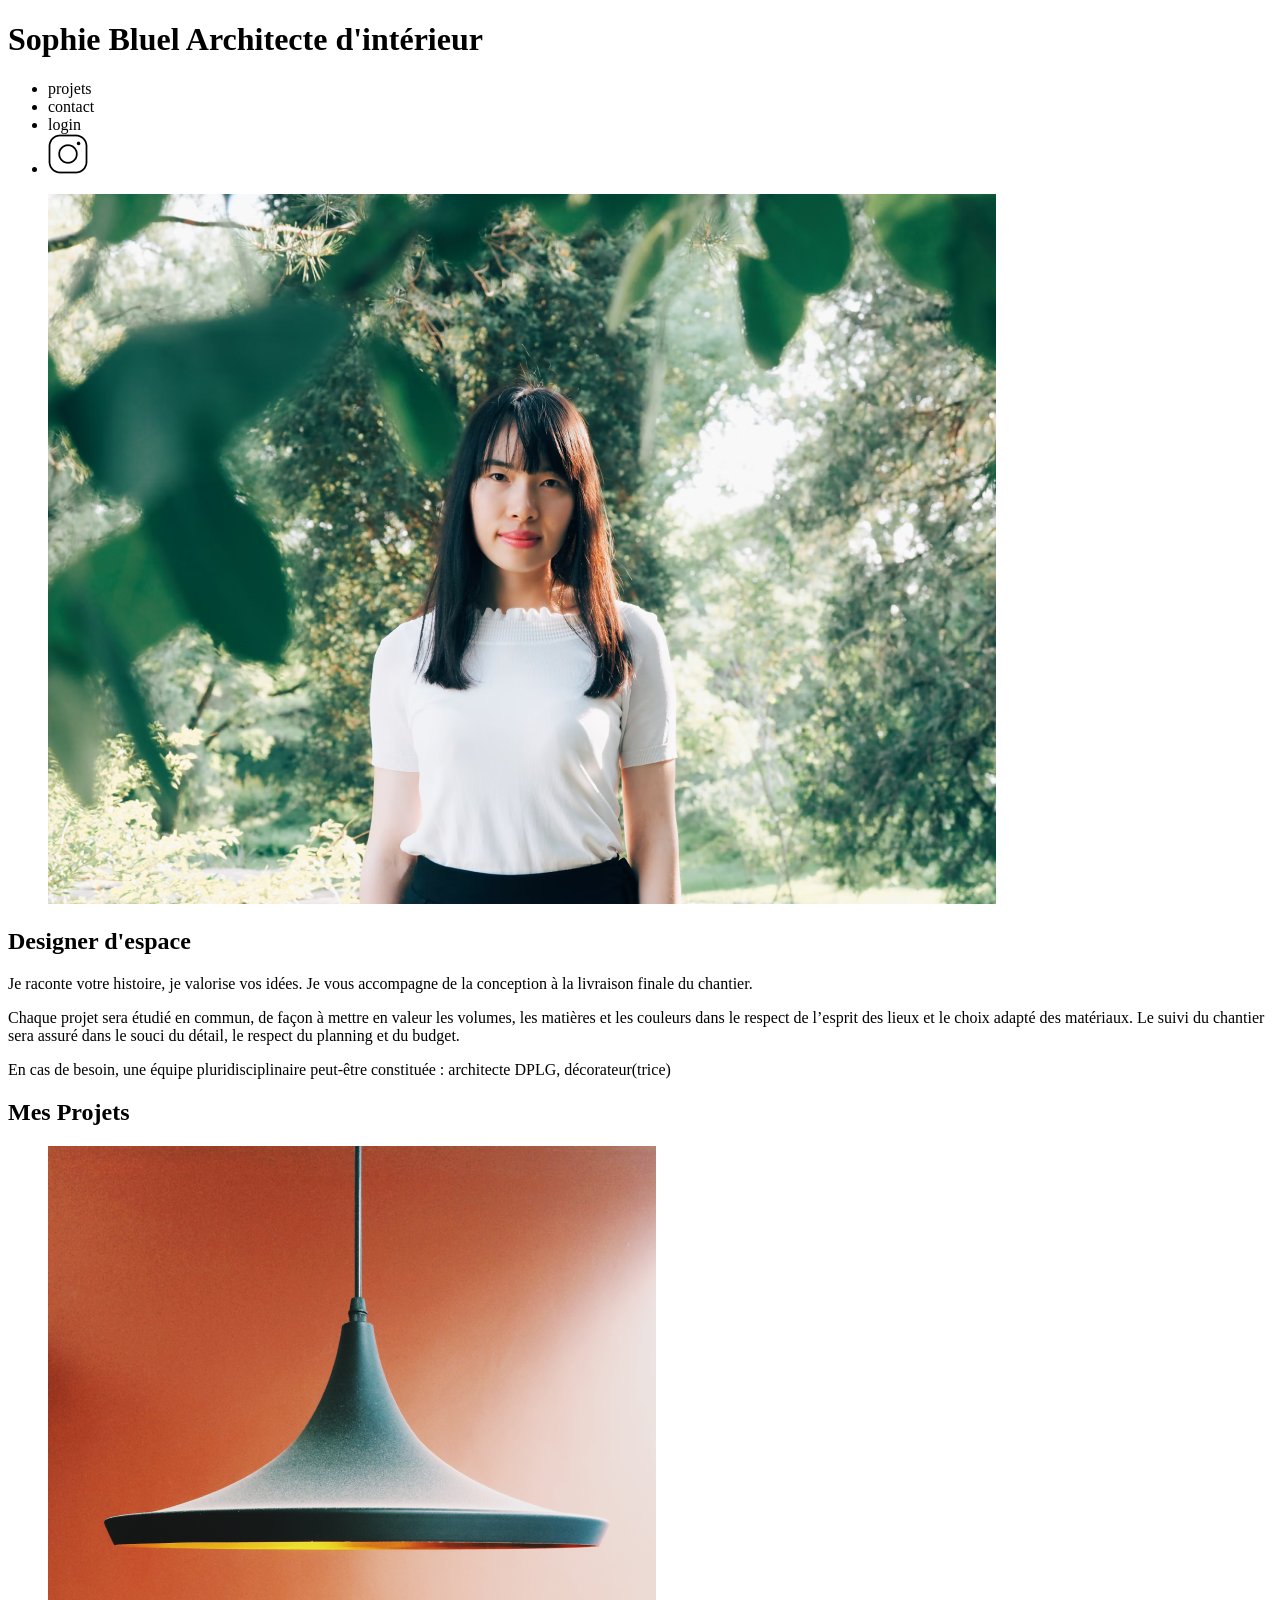
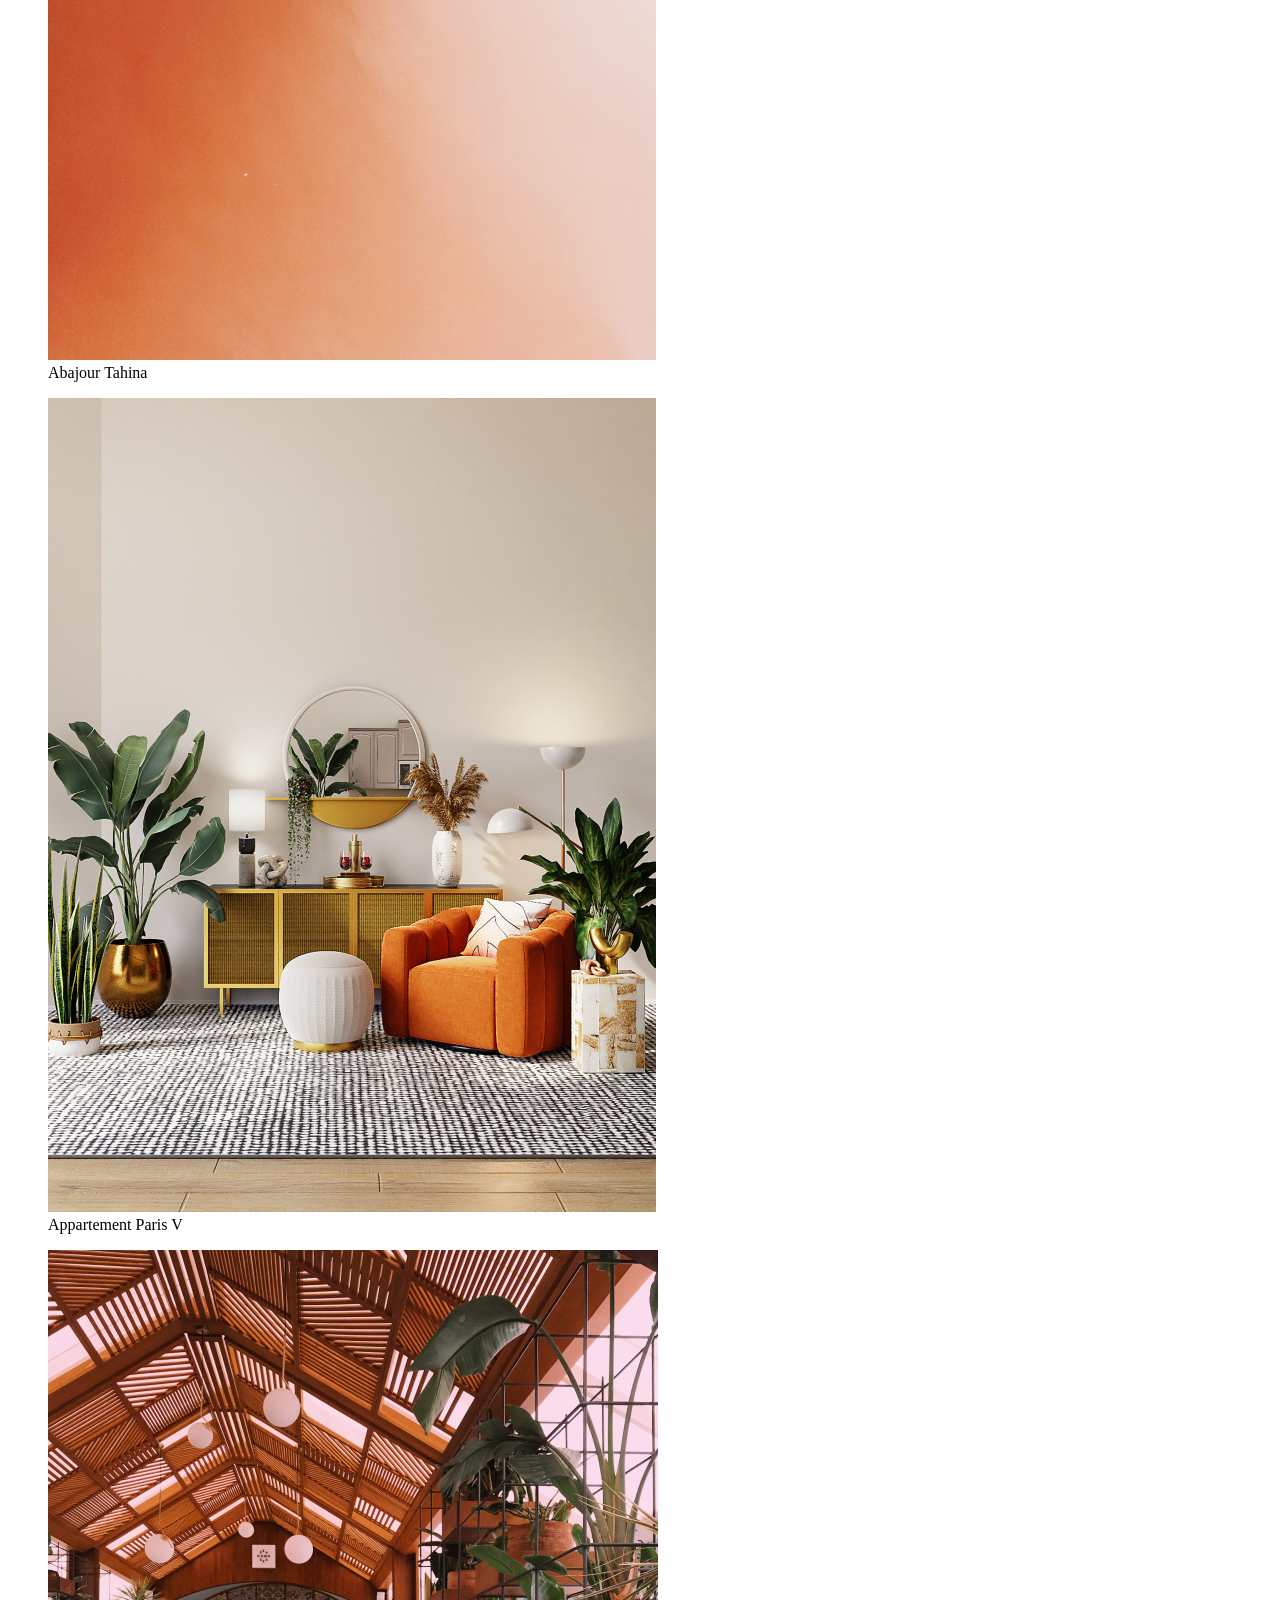
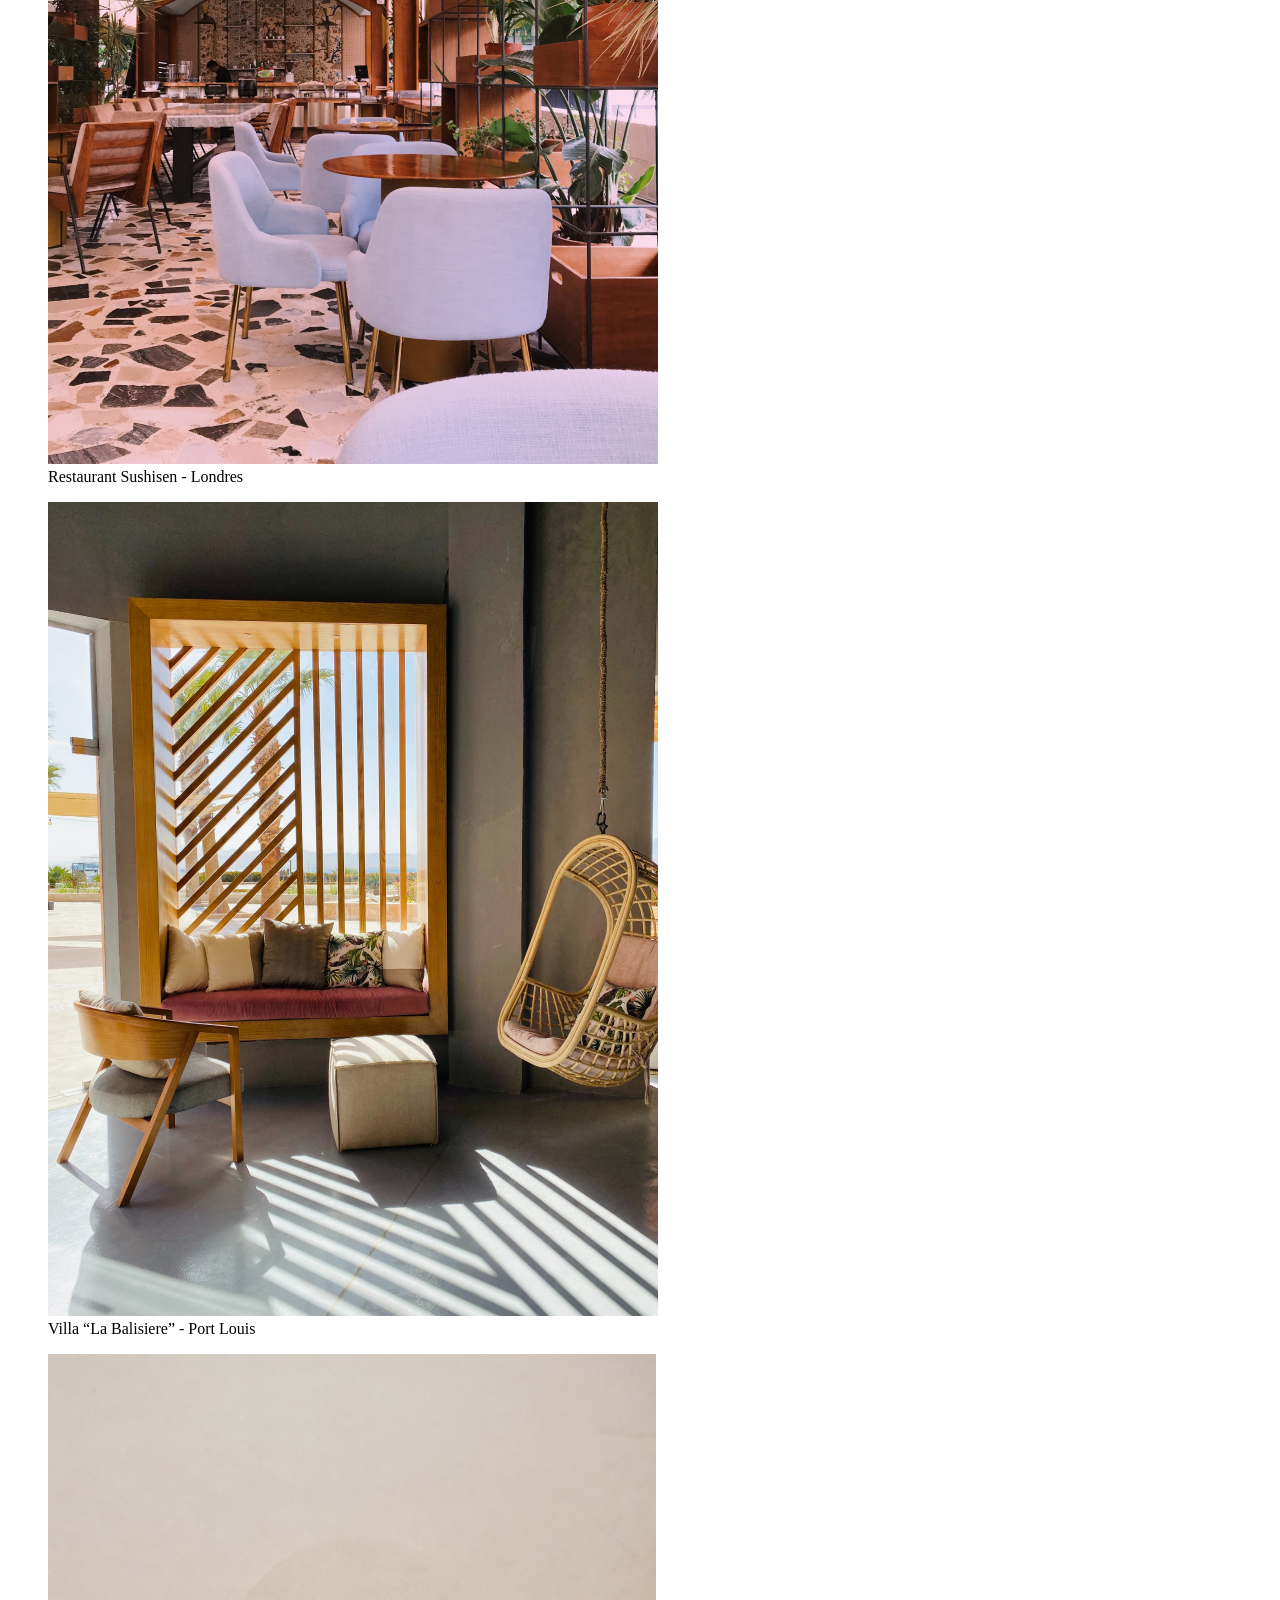
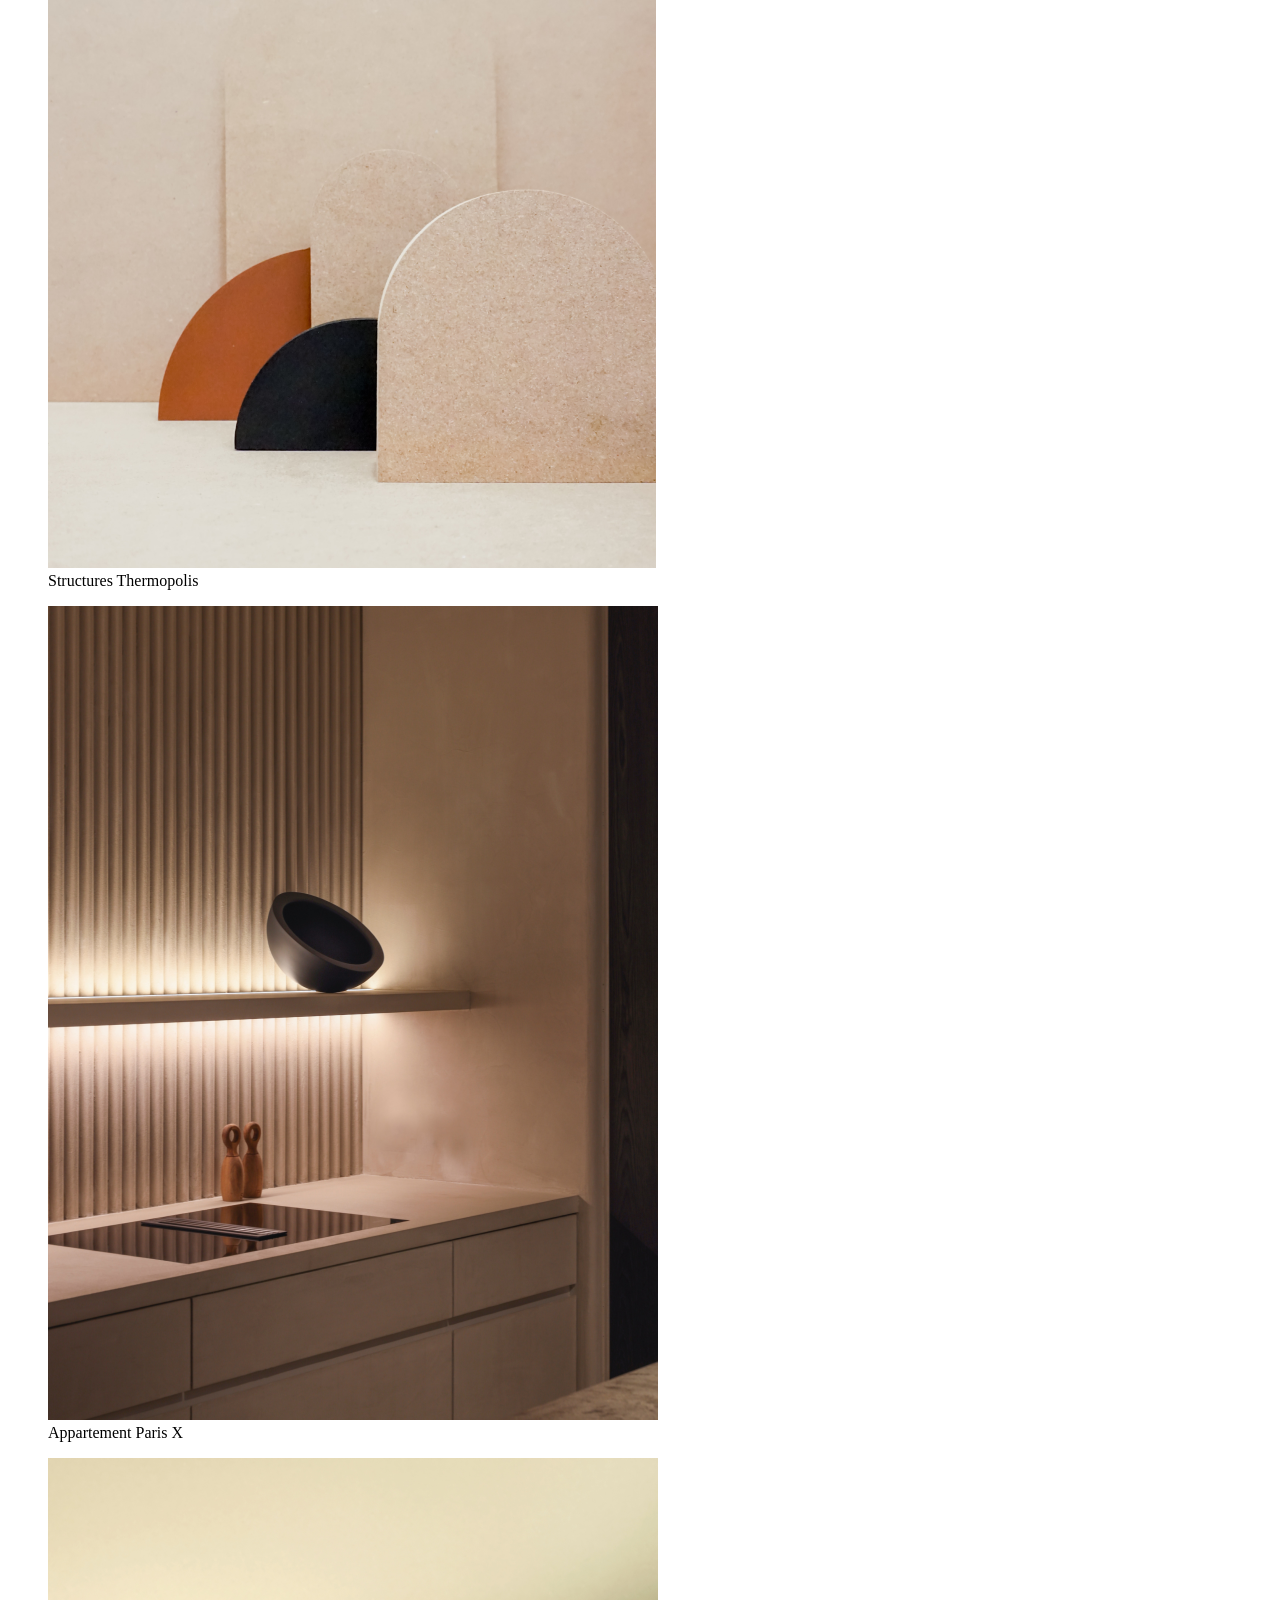
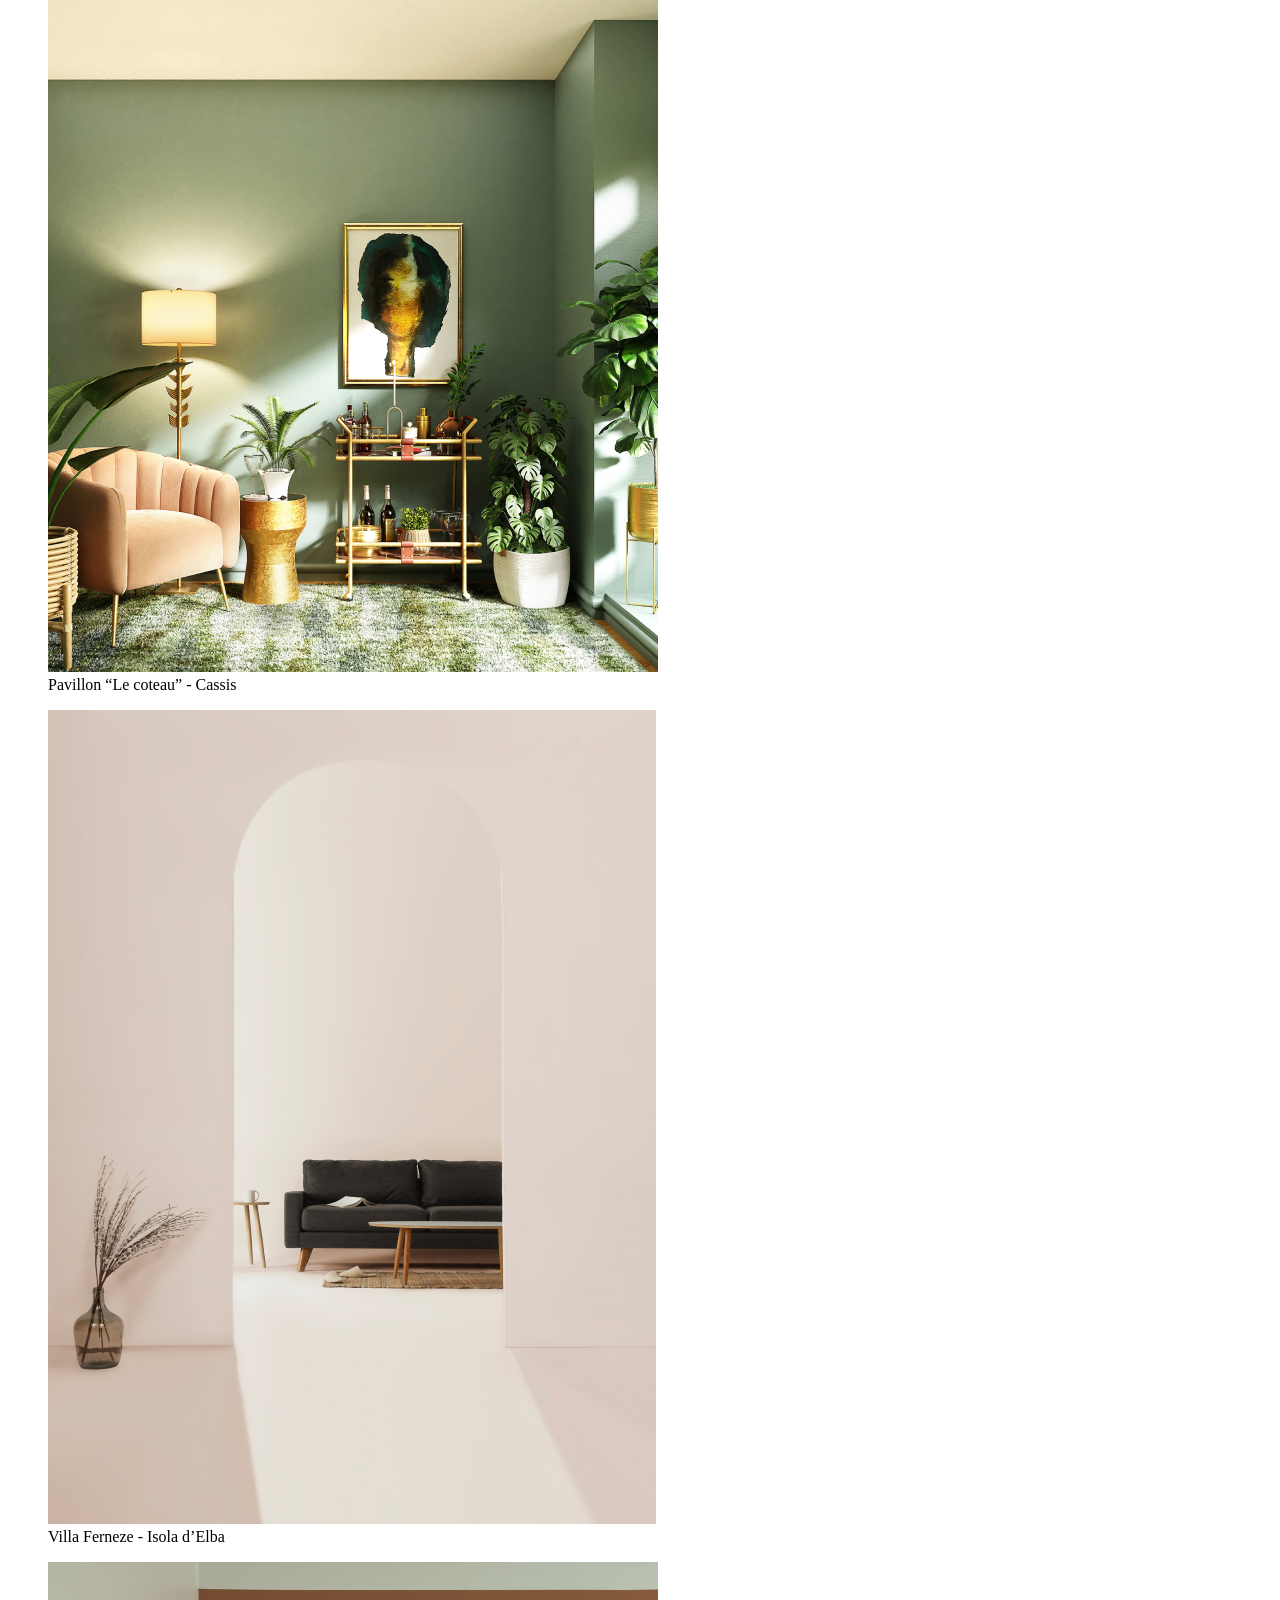
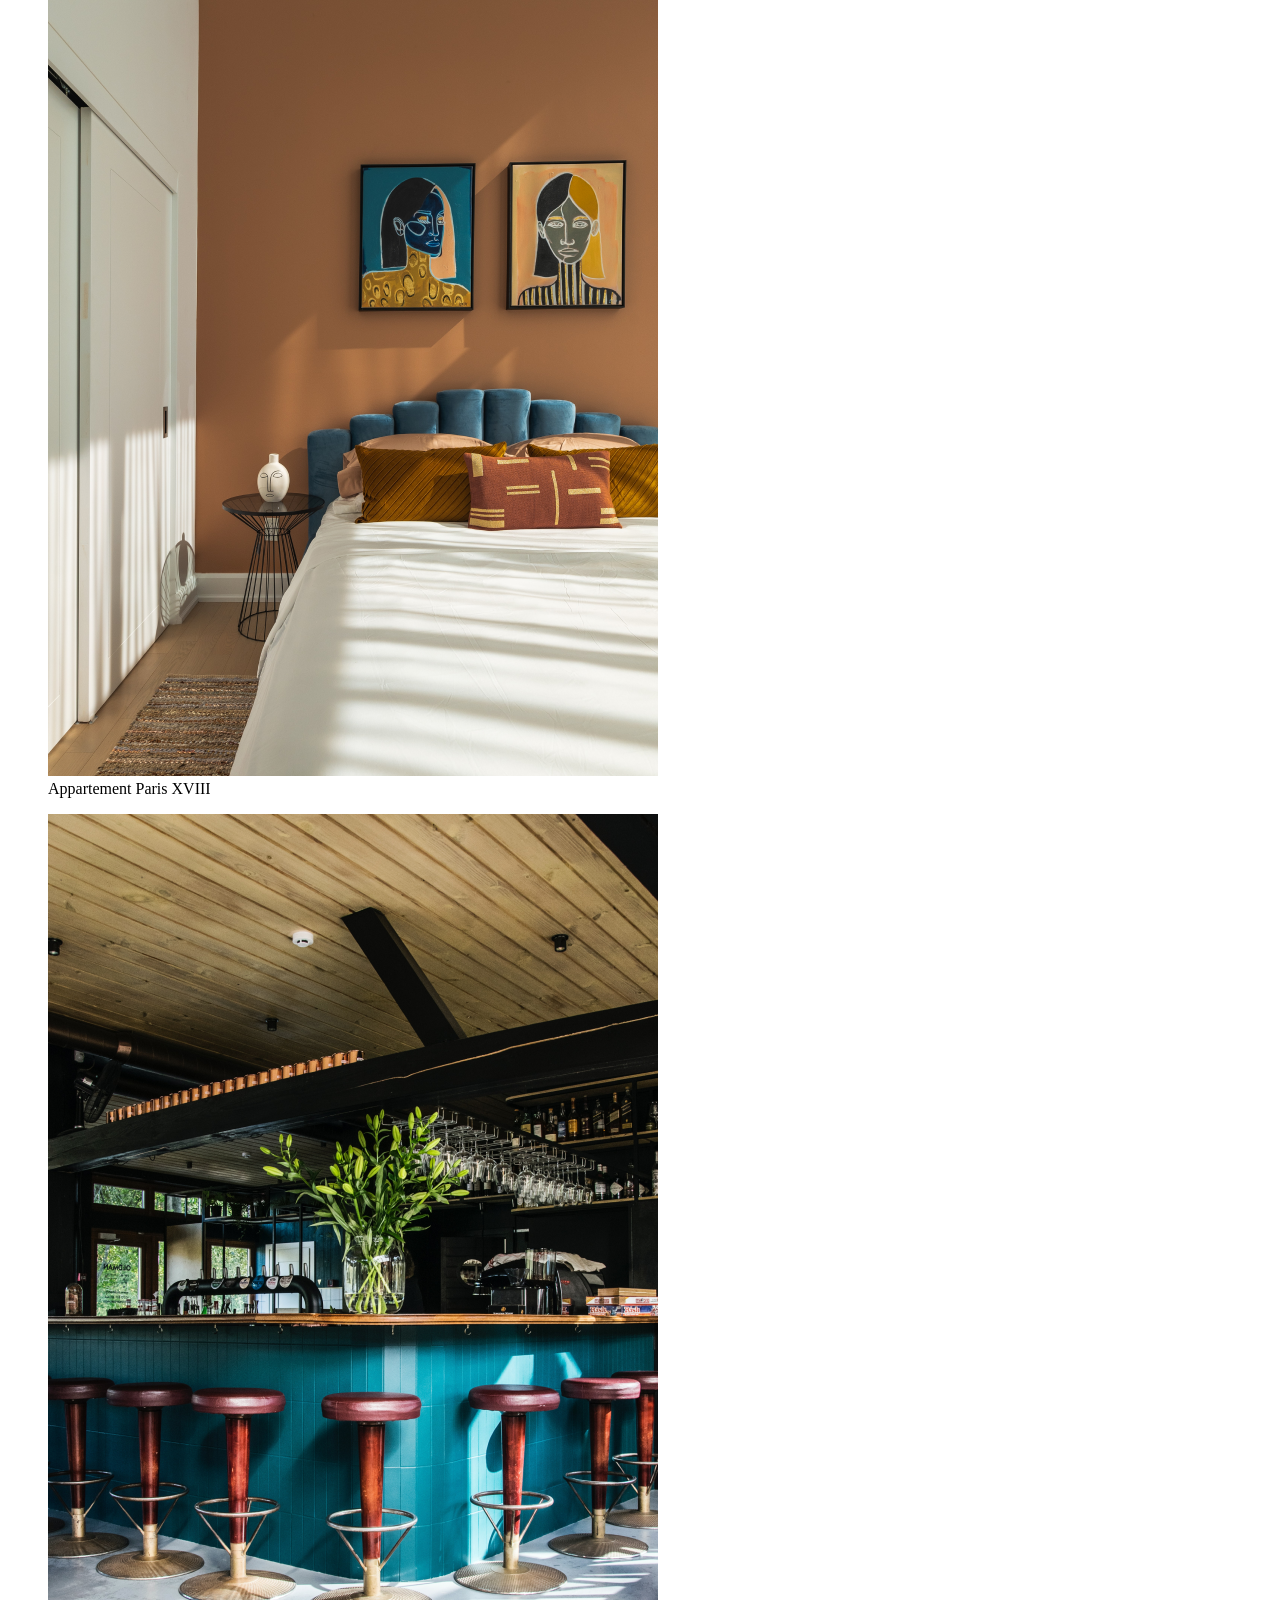
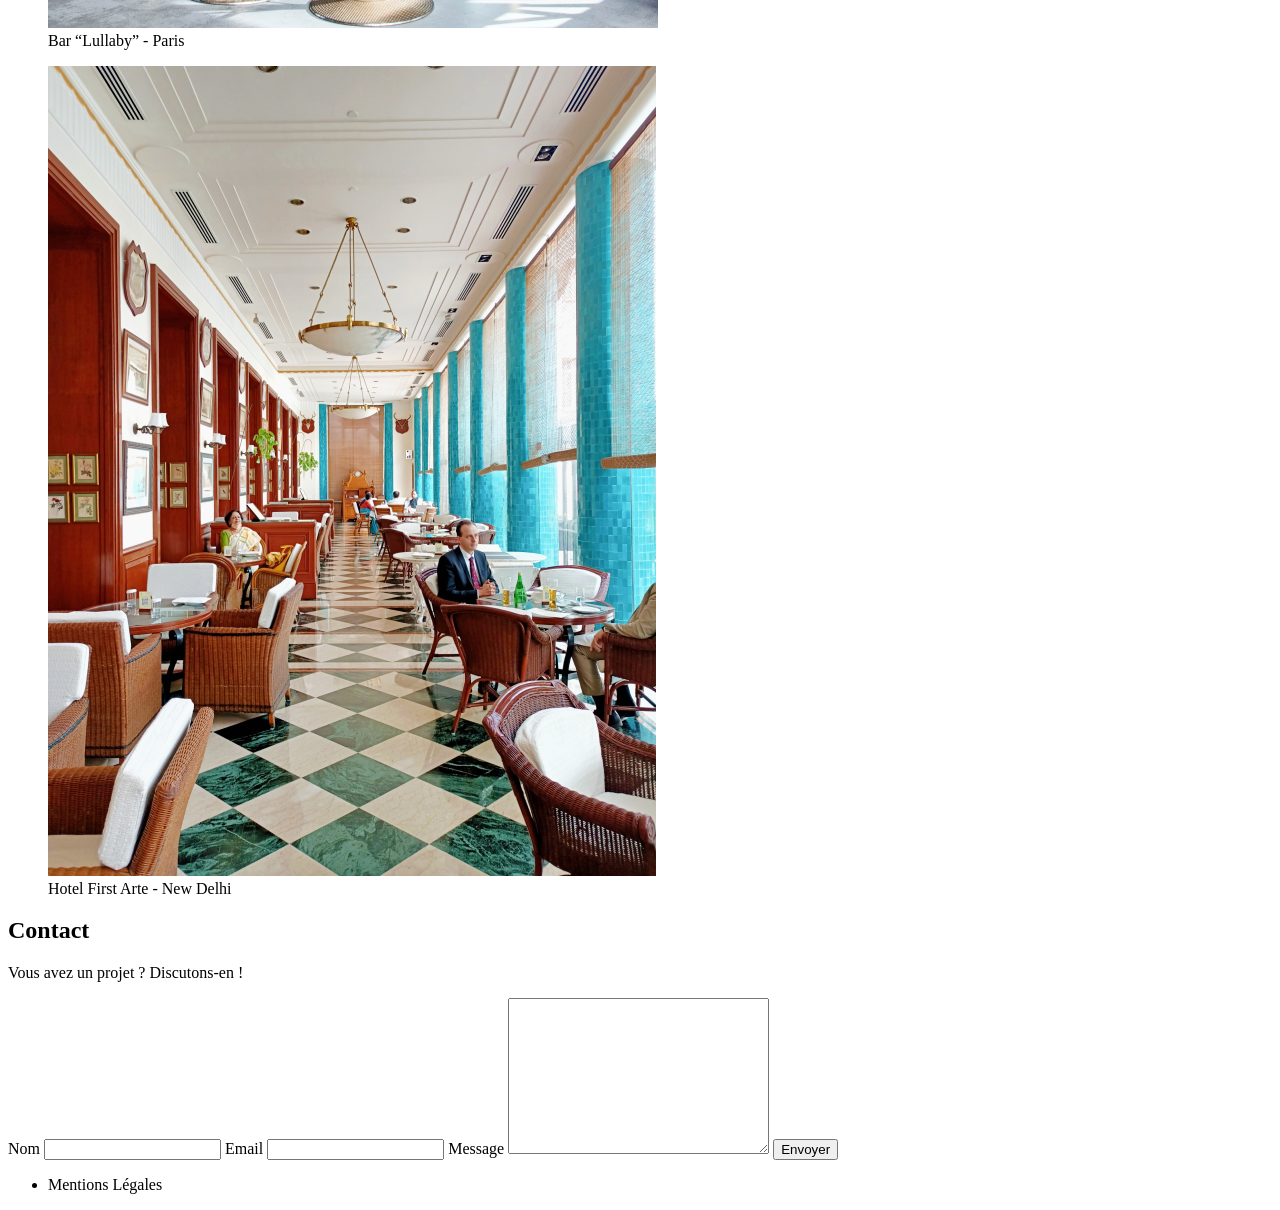
==== FrontEnd/index.html @ 932c9d7c "creation dossiers + ajout async functions" ====
<!DOCTYPE html>
<html lang="fr">
<head>
	<meta charset="UTF-8">
	<title>Sophie Bluel - Architecte d'intérieur</title>
	<meta name="viewport" content="width=device-width, initial-scale=1.0">
	<link rel="preconnect" href="https://fonts.googleapis.com">
	<link rel="preconnect" href="https://fonts.gstatic.com" crossorigin>
	<link href="https://fonts.googleapis.com/css2?family=Syne:wght@700;800&family=Work+Sans&display=swap" rel="stylesheet">
	<meta name="description" content="">
	<link rel="stylesheet" href="./assets/style.css">
	<script src="./src/api.js"></script>
	<script src="./src/btn.js" defer></script>
	
</head>
<body>
<header>
	<h1>Sophie Bluel <span>Architecte d'intérieur</span></h1>
	<nav>
		<ul>
			<li>projets</li>
			<li>contact</li>
			<li>login</li>
			<li><img src="./assets/icons/instagram.png" alt="Instagram"></li>
		</ul>
	</nav>
</header>
<main>
	<section id="introduction">
		<figure>
			<img src="./assets/images/sophie-bluel.png" alt="">
		</figure>
		<article>
			<h2>Designer d'espace</h2>
			<p>Je raconte votre histoire, je valorise vos idées. Je vous accompagne de la conception à la livraison finale du chantier.</p>
			<p>Chaque projet sera étudié en commun, de façon à mettre en valeur les volumes, les matières et les couleurs dans le respect de l’esprit des lieux et le choix adapté des matériaux. Le suivi du chantier sera assuré dans le souci du détail, le respect du planning et du budget.</p>
			<p>En cas de besoin, une équipe pluridisciplinaire peut-être constituée : architecte DPLG, décorateur(trice)</p>
		</article>
	</section>
	<section id="portfolio">
		<h2>Mes Projets</h2>
		<div class="gallery">
			<figure>
				<img src="assets/images/abajour-tahina.png" alt="Abajour Tahina">
				<figcaption>Abajour Tahina</figcaption>
			</figure>
			<figure>
				<img src="assets/images/appartement-paris-v.png" alt="Appartement Paris V">
				<figcaption>Appartement Paris V</figcaption>
			</figure>
			<figure>
				<img src="assets/images/restaurant-sushisen-londres.png" alt="Restaurant Sushisen - Londres">
				<figcaption>Restaurant Sushisen - Londres</figcaption>
			</figure>
			<figure>
				<img src="assets/images/la-balisiere.png" alt="Villa “La Balisiere” - Port Louis">
				<figcaption>Villa “La Balisiere” - Port Louis</figcaption>
			</figure>
			<figure>
				<img src="assets/images/structures-thermopolis.png" alt="Structures Thermopolis">
				<figcaption>Structures Thermopolis</figcaption>
			</figure>
			<figure>
				<img src="assets/images/appartement-paris-x.png" alt="Appartement Paris X">
				<figcaption>Appartement Paris X</figcaption>
			</figure>
			<figure>
				<img src="assets/images/le-coteau-cassis.png" alt="Pavillon “Le coteau” - Cassis">
				<figcaption>Pavillon “Le coteau” - Cassis</figcaption>
			</figure>
			<figure>
				<img src="assets/images/villa-ferneze.png" alt="Villa Ferneze - Isola d’Elba">
				<figcaption>Villa Ferneze - Isola d’Elba</figcaption>
			</figure>
			<figure>
				<img src="assets/images/appartement-paris-xviii.png" alt="Appartement Paris XVIII">
				<figcaption>Appartement Paris XVIII</figcaption>
			</figure>
			<figure>
				<img src="assets/images/bar-lullaby-paris.png" alt="Bar “Lullaby” - Paris">
				<figcaption>Bar “Lullaby” - Paris</figcaption>
			</figure>
			<figure>
				<img src="assets/images/hotel-first-arte-new-delhi.png" alt="Hotel First Arte - New Delhi">
				<figcaption>Hotel First Arte - New Delhi</figcaption>
			</figure>
		</div>
	</section>
	<section id="contact">
		<h2>Contact</h2>
		<p>Vous avez un projet ? Discutons-en !</p>
		<form action="#" method="post">
			<label for="name">Nom</label>
			<input type="text" name="name" id="name">
			<label for="email">Email</label>
			<input type="email" name="email" id="email">
			<label for="message">Message</label>
			<textarea name="message" id="message" cols="30" rows="10"></textarea>
			<input type="submit" value="Envoyer">
		</form>
	</section>
</main>

<footer>
	<nav>
		<ul>
			<li>Mentions Légales</li>
		</ul>
	</nav>
</footer>
</body>
</html>
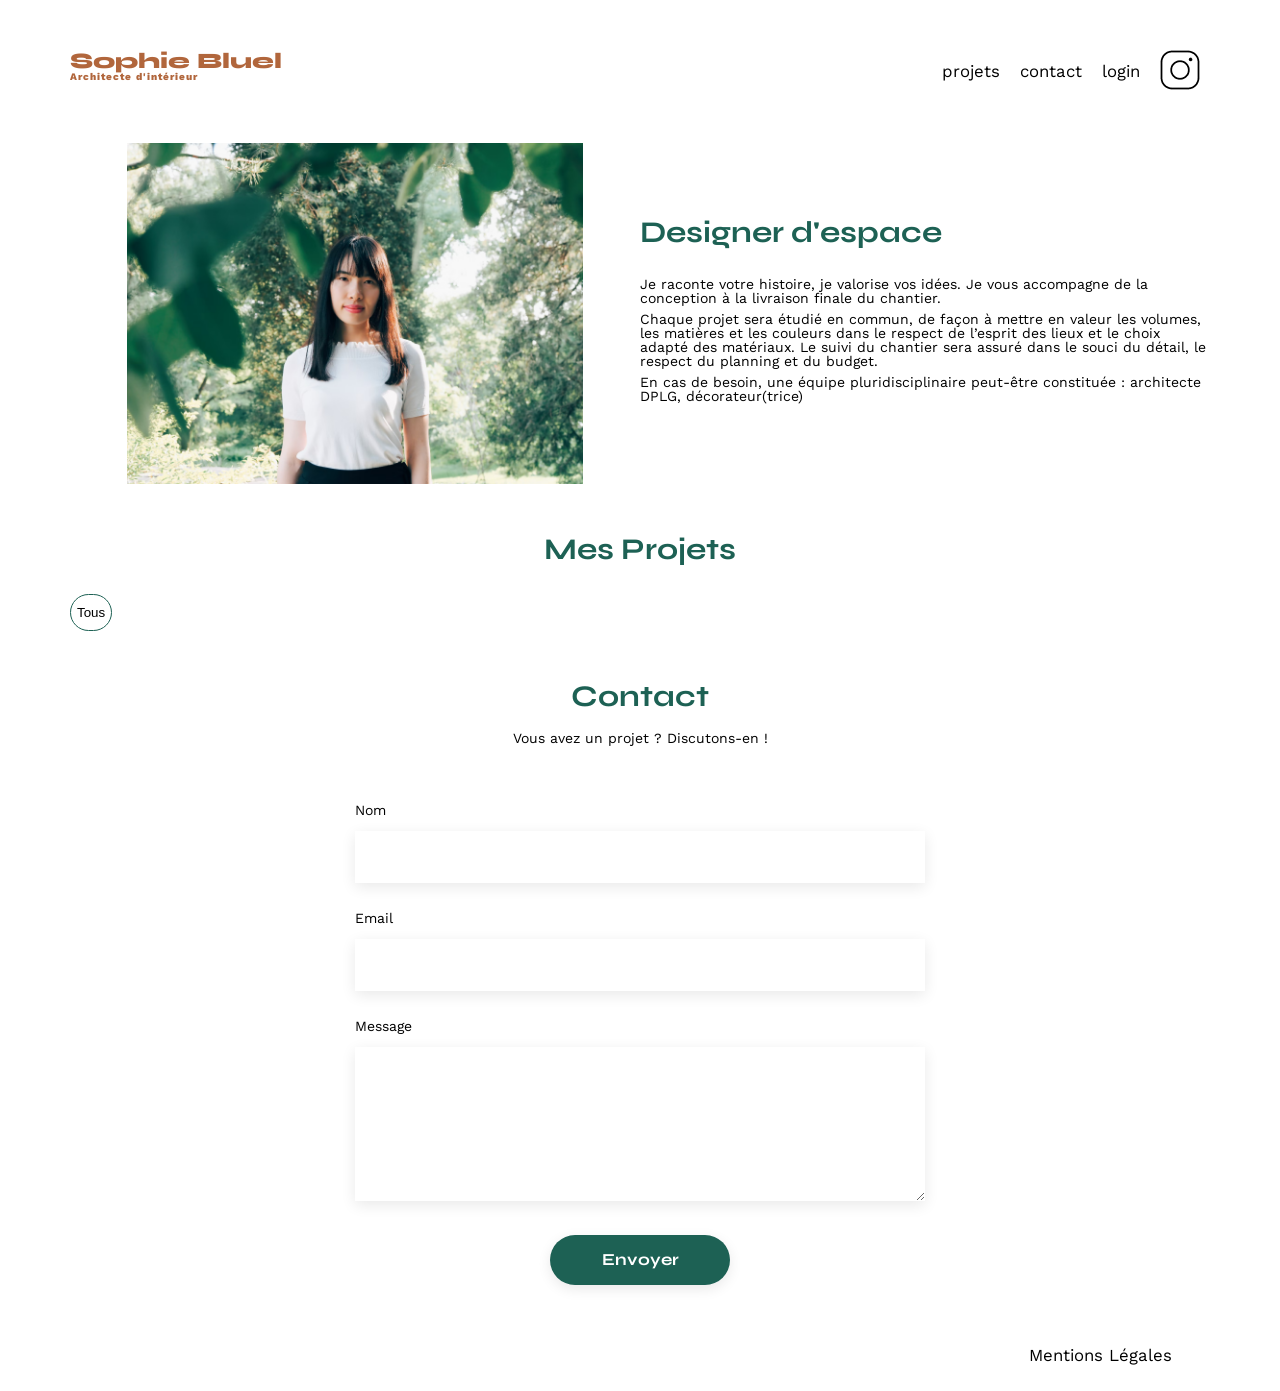
==== commit 17f32bdd: "API fetch + ajout des projets dans la galerie avec js" ====
--- a/FrontEnd/index.html
+++ b/FrontEnd/index.html
@@ -1,46 +1,57 @@
 <!DOCTYPE html>
 <html lang="fr">
+
 <head>
 	<meta charset="UTF-8">
 	<title>Sophie Bluel - Architecte d'intérieur</title>
 	<meta name="viewport" content="width=device-width, initial-scale=1.0">
 	<link rel="preconnect" href="https://fonts.googleapis.com">
 	<link rel="preconnect" href="https://fonts.gstatic.com" crossorigin>
-	<link href="https://fonts.googleapis.com/css2?family=Syne:wght@700;800&family=Work+Sans&display=swap" rel="stylesheet">
+	<link href="https://fonts.googleapis.com/css2?family=Syne:wght@700;800&family=Work+Sans&display=swap"
+		rel="stylesheet">
 	<meta name="description" content="">
 	<link rel="stylesheet" href="./assets/style.css">
 	<script src="./src/api.js"></script>
 	<script src="./src/btn.js" defer></script>
-	
+	<script src="./src/main.js" defer></script>
+
 </head>
+
 <body>
-<header>
-	<h1>Sophie Bluel <span>Architecte d'intérieur</span></h1>
-	<nav>
-		<ul>
-			<li>projets</li>
-			<li>contact</li>
-			<li>login</li>
-			<li><img src="./assets/icons/instagram.png" alt="Instagram"></li>
-		</ul>
-	</nav>
-</header>
-<main>
-	<section id="introduction">
-		<figure>
-			<img src="./assets/images/sophie-bluel.png" alt="">
-		</figure>
-		<article>
-			<h2>Designer d'espace</h2>
-			<p>Je raconte votre histoire, je valorise vos idées. Je vous accompagne de la conception à la livraison finale du chantier.</p>
-			<p>Chaque projet sera étudié en commun, de façon à mettre en valeur les volumes, les matières et les couleurs dans le respect de l’esprit des lieux et le choix adapté des matériaux. Le suivi du chantier sera assuré dans le souci du détail, le respect du planning et du budget.</p>
-			<p>En cas de besoin, une équipe pluridisciplinaire peut-être constituée : architecte DPLG, décorateur(trice)</p>
-		</article>
-	</section>
-	<section id="portfolio">
-		<h2>Mes Projets</h2>
-		<div class="gallery">
+	<header>
+		<h1>Sophie Bluel <span>Architecte d'intérieur</span></h1>
+		<nav>
+			<ul>
+				<li>projets</li>
+				<li>contact</li>
+				<li>login</li>
+				<li><img src="./assets/icons/instagram.png" alt="Instagram"></li>
+			</ul>
+		</nav>
+	</header>
+	<main>
+		<section id="introduction">
 			<figure>
+				<img src="./assets/images/sophie-bluel.png" alt="">
+			</figure>
+			<article>
+				<h2>Designer d'espace</h2>
+				<p>Je raconte votre histoire, je valorise vos idées. Je vous accompagne de la conception à la livraison
+					finale du chantier.</p>
+				<p>Chaque projet sera étudié en commun, de façon à mettre en valeur les volumes, les matières et les
+					couleurs dans le respect de l’esprit des lieux et le choix adapté des matériaux. Le suivi du
+					chantier sera assuré dans le souci du détail, le respect du planning et du budget.</p>
+				<p>En cas de besoin, une équipe pluridisciplinaire peut-être constituée : architecte DPLG,
+					décorateur(trice)</p>
+			</article>
+		</section>
+		<section id="portfolio">
+			<h2>Mes Projets</h2>
+			<div class="filters">
+				<button class="selected">Tous</button>
+			</div>
+			<div class="gallery">
+				<!-- <figure>
 				<img src="assets/images/abajour-tahina.png" alt="Abajour Tahina">
 				<figcaption>Abajour Tahina</figcaption>
 			</figure>
@@ -83,30 +94,31 @@
 			<figure>
 				<img src="assets/images/hotel-first-arte-new-delhi.png" alt="Hotel First Arte - New Delhi">
 				<figcaption>Hotel First Arte - New Delhi</figcaption>
-			</figure>
-		</div>
-	</section>
-	<section id="contact">
-		<h2>Contact</h2>
-		<p>Vous avez un projet ? Discutons-en !</p>
-		<form action="#" method="post">
-			<label for="name">Nom</label>
-			<input type="text" name="name" id="name">
-			<label for="email">Email</label>
-			<input type="email" name="email" id="email">
-			<label for="message">Message</label>
-			<textarea name="message" id="message" cols="30" rows="10"></textarea>
-			<input type="submit" value="Envoyer">
-		</form>
-	</section>
-</main>
+			</figure> -->
+			</div>
+		</section>
+		<section id="contact">
+			<h2>Contact</h2>
+			<p>Vous avez un projet ? Discutons-en !</p>
+			<form action="#" method="post">
+				<label for="name">Nom</label>
+				<input type="text" name="name" id="name">
+				<label for="email">Email</label>
+				<input type="email" name="email" id="email">
+				<label for="message">Message</label>
+				<textarea name="message" id="message" cols="30" rows="10"></textarea>
+				<input type="submit" value="Envoyer">
+			</form>
+		</section>
+	</main>
 
-<footer>
-	<nav>
-		<ul>
-			<li>Mentions Légales</li>
-		</ul>
-	</nav>
-</footer>
+	<footer>
+		<nav>
+			<ul>
+				<li>Mentions Légales</li>
+			</ul>
+		</nav>
+	</footer>
 </body>
-</html>
+
+</html>
--- a/FrontEnd/assets/style.css
+++ b/FrontEnd/assets/style.css
@@ -0,0 +1,195 @@
+/* http://meyerweb.com/eric/tools/css/reset/
+   v2.0 | 20110126
+   License: none (public domain)
+*/
+
+html, body, div, span, applet, object, iframe,
+h1, h2, h3, h4, h5, h6, p, blockquote, pre,
+a, abbr, acronym, address, big, cite, code,
+del, dfn, em, img, ins, kbd, q, s, samp,
+small, strike, strong, sub, sup, tt, var,
+b, u, i, center,
+dl, dt, dd, ol, ul, li,
+fieldset, form, label, legend,
+table, caption, tbody, tfoot, thead, tr, th, td,
+article, aside, canvas, details, embed,
+figure, figcaption, footer, header, hgroup,
+menu, nav, output, ruby, section, summary,
+time, mark, audio, video {
+	margin: 0;
+	padding: 0;
+	border: 0;
+	font-size: 100%;
+	font: inherit;
+	vertical-align: baseline;
+}
+/* HTML5 display-role reset for older browsers */
+article, aside, details, figcaption, figure,
+footer, header, hgroup, menu, nav, section {
+	display: block;
+}
+body {
+	line-height: 1;
+}
+ol, ul {
+	list-style: none;
+}
+blockquote, q {
+	quotes: none;
+}
+blockquote:before, blockquote:after,
+q:before, q:after {
+	content: '';
+	content: none;
+}
+table {
+	border-collapse: collapse;
+	border-spacing: 0;
+}
+/** end reset css**/
+body {
+	max-width: 1140px;
+	margin:auto;
+	font-family: 'Work Sans' ;
+	font-size: 14px;
+}
+header {
+	display: flex;
+	justify-content: space-between;
+	margin: 50px 0
+}
+section {
+	margin: 50px 0
+}
+
+h1{
+	display: flex;
+	flex-direction: column;
+	font-family: 'Syne';
+	font-size: 22px;
+	font-weight: 800;
+	color: #B1663C
+}
+
+h1 > span {
+	font-family: 'Work Sans';
+	font-size:10px;
+	letter-spacing: 0.1em;
+;
+}
+
+h2{
+	font-family: 'Syne';
+	font-weight: 700;
+	font-size: 30px;
+	color: #1D6154
+}
+nav ul {
+	display: flex;
+	align-items: center;
+	list-style-type: none;
+
+}
+nav li {
+	padding: 0 10px;
+	font-size: 1.2em;
+}
+
+li:hover {
+	color: #B1663C;
+}
+#introduction {
+	display: flex;
+	align-items: center;
+}
+.filters button {
+height: 37px;
+background-color: white;
+border-radius: 60px;
+border: 1px solid #1D6154;
+}
+
+#introduction figure {
+	flex: 1
+}
+#introduction img {
+	display: block;
+	margin: auto;
+	width: 80%;
+}
+
+#introduction article {
+	flex: 1
+}
+#introduction h2 {
+	margin-bottom: 1em;
+}
+
+#introduction p {
+	margin-bottom: 0.5em;
+}
+#portfolio h2 {
+	text-align: center;
+	margin-bottom: 1em;
+}
+.gallery {
+	width: 100%;
+	display: grid;
+	grid-template-columns: 1fr 1fr 1fr;
+	grid-column-gap: 20px;
+	grid-row-gap: 20px;
+}
+
+.gallery img {
+	width: 100%;
+
+}
+#contact {
+	width: 50%;
+margin: auto;
+}
+#contact > * {
+	text-align: center;
+
+}
+#contact h2{
+	margin-bottom: 20px;
+}
+#contact form {
+	text-align: left;
+	margin-top:30px;
+	display: flex;
+	flex-direction: column;
+}
+
+#contact input {
+	height: 50px;
+	font-size: 1.2em;
+	border: none;
+	box-shadow: 0px 4px 14px rgba(0, 0, 0, 0.09);
+}
+#contact label {
+	margin: 2em 0 1em 0;
+}
+#contact textarea {
+	border: none;
+	box-shadow: 0px 4px 14px rgba(0, 0, 0, 0.09);
+}
+
+input[type="submit"]{
+	font-family: 'Syne';
+	font-weight: 700;
+	color: white;
+	background-color: #1D6154;
+	margin : 2em auto ;
+	width: 180px;
+	text-align: center;
+	border-radius: 60px ;
+}
+
+footer nav ul {
+	display: flex;
+	justify-content: flex-end;
+	margin: 2em
+}
+
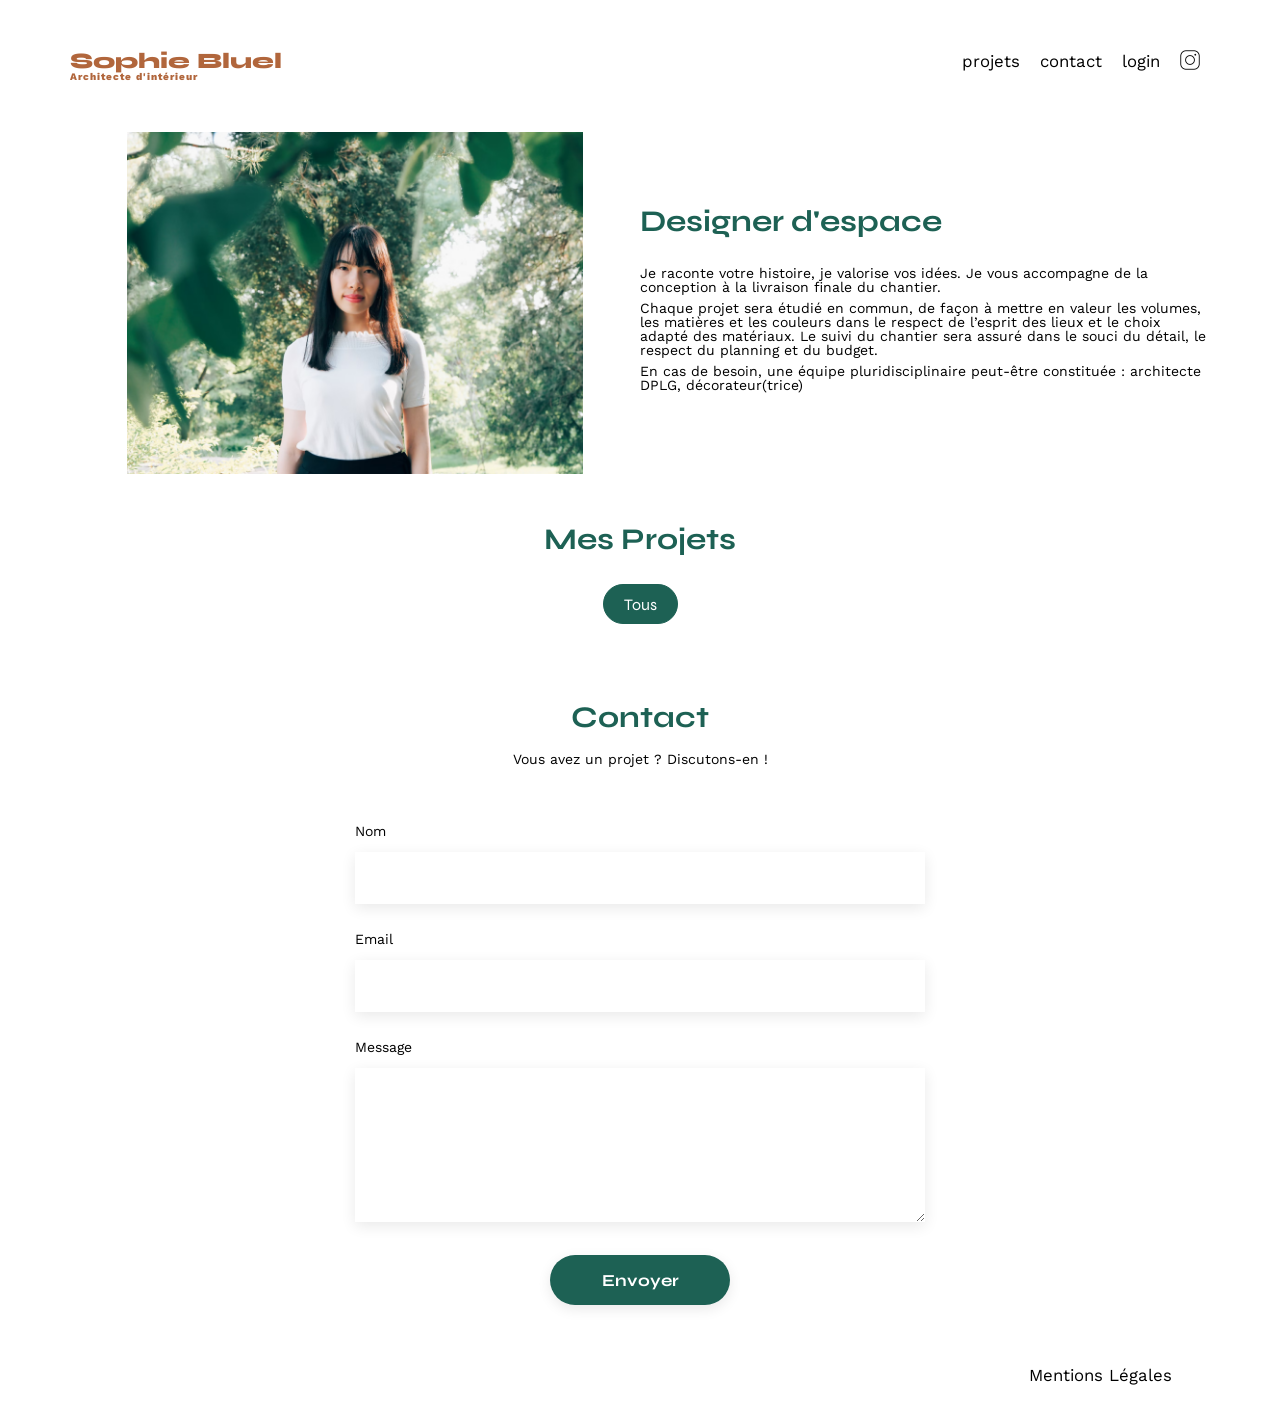
==== commit 7029d81d: "ajout et gestion des filtres + creation d'une page login et authentification" ====
--- a/FrontEnd/index.html
+++ b/FrontEnd/index.html
@@ -14,6 +14,7 @@
 	<script src="./src/api.js"></script>
 	<script src="./src/btn.js" defer></script>
 	<script src="./src/main.js" defer></script>
+	<scirpt src="./src/login.js" defer></scirpt>
 
 </head>
 
@@ -22,9 +23,9 @@
 		<h1>Sophie Bluel <span>Architecte d'intérieur</span></h1>
 		<nav>
 			<ul>
-				<li>projets</li>
-				<li>contact</li>
-				<li>login</li>
+				<li><a href="#portfolio">projets</a></li>
+				<li><a href="#contact">contact</a></li>
+				<li><a href="login-page.html">login</a></li>
 				<li><img src="./assets/icons/instagram.png" alt="Instagram"></li>
 			</ul>
 		</nav>
@@ -48,7 +49,7 @@
 		<section id="portfolio">
 			<h2>Mes Projets</h2>
 			<div class="filters">
-				<button class="selected">Tous</button>
+				<button class="selected" data-category-id="all">Tous</button>
 			</div>
 			<div class="gallery">
 				<!-- <figure>
--- a/FrontEnd/assets/style.css
+++ b/FrontEnd/assets/style.css
@@ -3,19 +3,87 @@
    License: none (public domain)
 */
 
-html, body, div, span, applet, object, iframe,
-h1, h2, h3, h4, h5, h6, p, blockquote, pre,
-a, abbr, acronym, address, big, cite, code,
-del, dfn, em, img, ins, kbd, q, s, samp,
-small, strike, strong, sub, sup, tt, var,
-b, u, i, center,
-dl, dt, dd, ol, ul, li,
-fieldset, form, label, legend,
-table, caption, tbody, tfoot, thead, tr, th, td,
-article, aside, canvas, details, embed,
-figure, figcaption, footer, header, hgroup,
-menu, nav, output, ruby, section, summary,
-time, mark, audio, video {
+html,
+body,
+div,
+span,
+applet,
+object,
+iframe,
+h1,
+h2,
+h3,
+h4,
+h5,
+h6,
+p,
+blockquote,
+pre,
+a,
+abbr,
+acronym,
+address,
+big,
+cite,
+code,
+del,
+dfn,
+em,
+img,
+ins,
+kbd,
+q,
+s,
+samp,
+small,
+strike,
+strong,
+sub,
+sup,
+tt,
+var,
+b,
+u,
+i,
+center,
+dl,
+dt,
+dd,
+ol,
+ul,
+li,
+fieldset,
+form,
+label,
+legend,
+table,
+caption,
+tbody,
+tfoot,
+thead,
+tr,
+th,
+td,
+article,
+aside,
+canvas,
+details,
+embed,
+figure,
+figcaption,
+footer,
+header,
+hgroup,
+menu,
+nav,
+output,
+ruby,
+section,
+summary,
+time,
+mark,
+audio,
+video {
 	margin: 0;
 	padding: 0;
 	border: 0;
@@ -23,46 +91,68 @@
 	font: inherit;
 	vertical-align: baseline;
 }
+
 /* HTML5 display-role reset for older browsers */
-article, aside, details, figcaption, figure,
-footer, header, hgroup, menu, nav, section {
+article,
+aside,
+details,
+figcaption,
+figure,
+footer,
+header,
+hgroup,
+menu,
+nav,
+section {
 	display: block;
 }
+
 body {
 	line-height: 1;
 }
-ol, ul {
+
+ol,
+ul {
 	list-style: none;
 }
-blockquote, q {
+
+blockquote,
+q {
 	quotes: none;
 }
-blockquote:before, blockquote:after,
-q:before, q:after {
+
+blockquote:before,
+blockquote:after,
+q:before,
+q:after {
 	content: '';
 	content: none;
 }
+
 table {
 	border-collapse: collapse;
 	border-spacing: 0;
 }
+
 /** end reset css**/
 body {
 	max-width: 1140px;
-	margin:auto;
-	font-family: 'Work Sans' ;
+	margin: auto;
+	font-family: 'Work Sans';
 	font-size: 14px;
 }
+
 header {
 	display: flex;
 	justify-content: space-between;
 	margin: 50px 0
 }
+
 section {
 	margin: 50px 0
 }
 
-h1{
+h1 {
 	display: flex;
 	flex-direction: column;
 	font-family: 'Syne';
@@ -71,47 +161,80 @@
 	color: #B1663C
 }
 
-h1 > span {
+h1>span {
 	font-family: 'Work Sans';
-	font-size:10px;
+	font-size: 10px;
 	letter-spacing: 0.1em;
-;
-}
-
-h2{
+	;
+}
+
+h2 {
 	font-family: 'Syne';
 	font-weight: 700;
 	font-size: 30px;
 	color: #1D6154
 }
+
 nav ul {
 	display: flex;
 	align-items: center;
 	list-style-type: none;
-
-}
+}
+
 nav li {
 	padding: 0 10px;
 	font-size: 1.2em;
 }
 
+nav a {
+	color: black;
+	text-decoration: none;
+}
+nav img {
+	height: 20px;
+}
+
+nav a:hover {
+	color: #B1663C;
+}
+
 li:hover {
 	color: #B1663C;
 }
+
 #introduction {
 	display: flex;
 	align-items: center;
 }
+
+.filters {
+	display: flex;
+	display: flex;
+	justify-content: center;
+	gap: 10px;
+}
+
 .filters button {
-height: 37px;
-background-color: white;
-border-radius: 60px;
-border: 1px solid #1D6154;
+	height: 27px;
+	padding: 10px 20px 28px 20px;
+	background-color: white;
+	border-radius: 60px;
+	border: 1px solid #1D6154;
+	font-size: 16px;
+	font-family: 'Syne';
+	color: #1D6154;
+	display: flex;
+}
+
+.filters button.selected {
+	background-color: #1D6154;
+	color: white;
 }
 
 #introduction figure {
 	flex: 1
 }
+
 #introduction img {
 	display: block;
 	margin: auto;
@@ -121,6 +244,7 @@
 #introduction article {
 	flex: 1
 }
+
 #introduction h2 {
 	margin-bottom: 1em;
 }
@@ -128,36 +252,43 @@
 #introduction p {
 	margin-bottom: 0.5em;
 }
+
 #portfolio h2 {
 	text-align: center;
 	margin-bottom: 1em;
 }
+
 .gallery {
 	width: 100%;
 	display: grid;
 	grid-template-columns: 1fr 1fr 1fr;
 	grid-column-gap: 20px;
 	grid-row-gap: 20px;
+	margin-top: 2em;
 }
 
 .gallery img {
 	width: 100%;
 
 }
+
 #contact {
 	width: 50%;
-margin: auto;
-}
-#contact > * {
+	margin: auto;
+}
+
+#contact>* {
 	text-align: center;
 
 }
-#contact h2{
+
+#contact h2 {
 	margin-bottom: 20px;
 }
+
 #contact form {
 	text-align: left;
-	margin-top:30px;
+	margin-top: 30px;
 	display: flex;
 	flex-direction: column;
 }
@@ -168,28 +299,71 @@
 	border: none;
 	box-shadow: 0px 4px 14px rgba(0, 0, 0, 0.09);
 }
+
 #contact label {
 	margin: 2em 0 1em 0;
 }
+
 #contact textarea {
 	border: none;
 	box-shadow: 0px 4px 14px rgba(0, 0, 0, 0.09);
 }
 
-input[type="submit"]{
+input[type="submit"] {
 	font-family: 'Syne';
 	font-weight: 700;
 	color: white;
 	background-color: #1D6154;
-	margin : 2em auto ;
+	margin: 2em auto;
 	width: 180px;
 	text-align: center;
-	border-radius: 60px ;
+	border-radius: 60px;
+}
+
+
+
+#login>* {
+	text-align: center;
+}
+
+#login {
+	width: 40%;
+	margin: auto;
+	padding: 90px 30px 120px 30px;
+}
+
+#login form {
+	text-align: left;
+	margin-top: 30px;
+	display: flex;
+	flex-direction: column;
+}
+
+#login input {
+	height: 50px;
+	font-size: 1.2em;
+	border: none;
+	box-shadow: 0px 4px 14px rgba(0, 0, 0, 0.09);
+}
+
+#login label {
+	margin: 2em 0 1em 0;
+}
+
+#login textarea {
+	border: none;
+	box-shadow: 0px 4px 14px rgba(0, 0, 0, 0.09);
+}
+
+.error-message {
+	border: solid 1px #af062b;
+	background-color: rgb(200, 100, 100);
+	color: white;
+	padding: 10px;
 }
 
 footer nav ul {
 	display: flex;
 	justify-content: flex-end;
 	margin: 2em
-}
-
+}
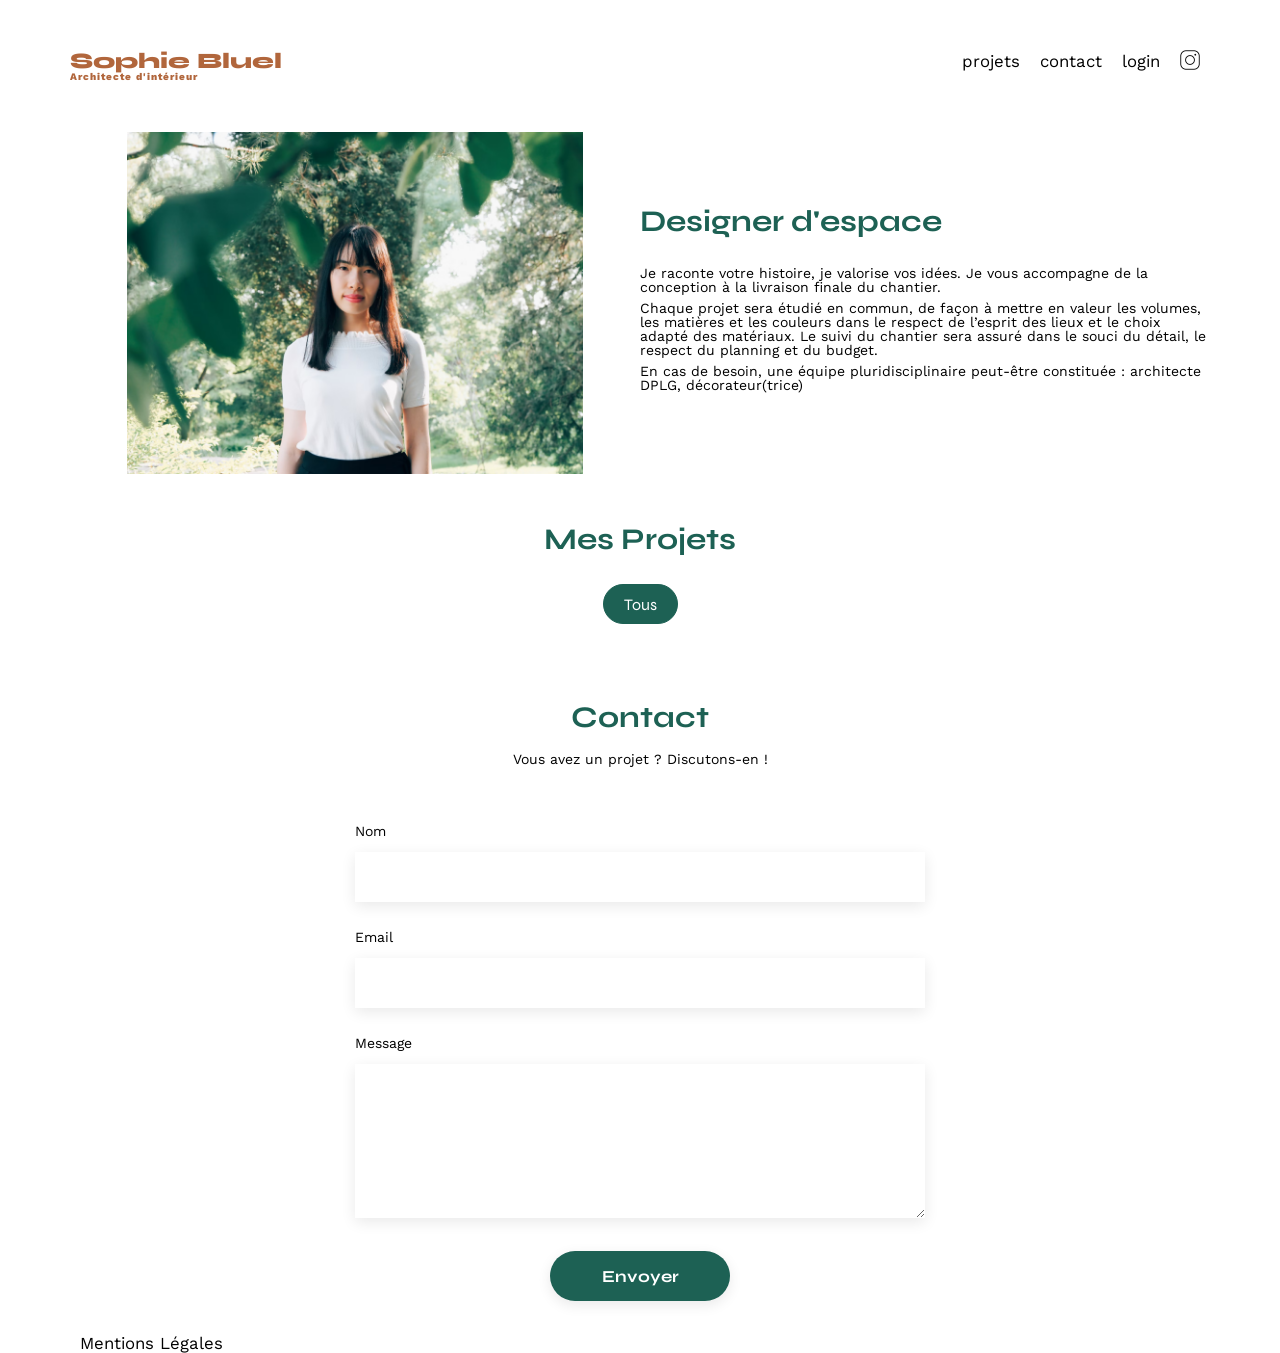
==== commit 2f343580: "ajout d'une fonction isConnected + création de la modale avec récuperation et suppression des travau" ====
--- a/FrontEnd/index.html
+++ b/FrontEnd/index.html
@@ -11,14 +11,21 @@
 		rel="stylesheet">
 	<meta name="description" content="">
 	<link rel="stylesheet" href="./assets/style.css">
+	<link rel="stylesheet" href="https://cdnjs.cloudflare.com/ajax/libs/font-awesome/6.2.1/css/all.min.css"
+        integrity="sha512-MV7K8+y+gLIBoVD59lQIYicR65iaqukzvf/nwasF0nqhPay5w/9lJmVM2hMDcnK1OnMGCdVK+iQrJ7lzPJQd1w=="
+        crossorigin="anonymous" referrerpolicy="no-referrer" />
 	<script src="./src/api.js"></script>
 	<script src="./src/btn.js" defer></script>
 	<script src="./src/main.js" defer></script>
-	<scirpt src="./src/login.js" defer></scirpt>
+	<script src="./src/login.js" defer></script>
+	<script src="./src/modal.js" defer></script>
 
 </head>
 
 <body>
+	<div class="edit_mode">
+		<p><i class="fa-solid fa-pen-to-square"></i>Mode édition</p>
+	</div>
 	<header>
 		<h1>Sophie Bluel <span>Architecte d'intérieur</span></h1>
 		<nav>
@@ -48,54 +55,48 @@
 		</section>
 		<section id="portfolio">
 			<h2>Mes Projets</h2>
+			<a href="modal1" class="js-modal"><i class="fa-solid fa-pen-to-square"></i>Modifier</a>
+			<aside id="modal1" class="modal" aria-hidden="true" role="dialog" aria-labelledby="modal-title"
+				style="display:none">
+				<div class="modal-wrapper js-modal-stop">
+					<div class ="close-button-container">
+					<button class="js-modal-close"><i class="fa-solid fa-xmark"></i></button>
+					</div>
+					<div id="gallery-page">
+						<h3 id="modal-title">Galerie photo</h3>
+						<div class="gallery-modal"></div>
+						<hr>
+						<button class="add-photo-button">Ajouter une photo</button>
+					</div>
+			
+					<div id="add-photo-page" class="hidden">
+
+						<div class="back-button-container">
+							<button class="back-to-gallery"><i class="fa-solid fa-arrow-left"></i></button>
+						</div>
+			
+						<h3>Ajouter une photo</h3>
+						<form id="add-photo-form">
+							<label for="image">Choisir une image</label>
+							<input type="file" id="image" name="image" accept="image/*" required>
+			
+							<label for="title">Titre</label>
+							<input type="text" id="title" name="title" required>
+			
+							<label for="category">Catégorie</label>
+							<select id="category" name="category" required>
+								
+							</select>
+			
+							<button type="submit" class="submit-btn">Valider</button>
+						</form>
+					</div>
+				</div>
+			</aside>
 			<div class="filters">
 				<button class="selected" data-category-id="all">Tous</button>
 			</div>
 			<div class="gallery">
-				<!-- <figure>
-				<img src="assets/images/abajour-tahina.png" alt="Abajour Tahina">
-				<figcaption>Abajour Tahina</figcaption>
-			</figure>
-			<figure>
-				<img src="assets/images/appartement-paris-v.png" alt="Appartement Paris V">
-				<figcaption>Appartement Paris V</figcaption>
-			</figure>
-			<figure>
-				<img src="assets/images/restaurant-sushisen-londres.png" alt="Restaurant Sushisen - Londres">
-				<figcaption>Restaurant Sushisen - Londres</figcaption>
-			</figure>
-			<figure>
-				<img src="assets/images/la-balisiere.png" alt="Villa “La Balisiere” - Port Louis">
-				<figcaption>Villa “La Balisiere” - Port Louis</figcaption>
-			</figure>
-			<figure>
-				<img src="assets/images/structures-thermopolis.png" alt="Structures Thermopolis">
-				<figcaption>Structures Thermopolis</figcaption>
-			</figure>
-			<figure>
-				<img src="assets/images/appartement-paris-x.png" alt="Appartement Paris X">
-				<figcaption>Appartement Paris X</figcaption>
-			</figure>
-			<figure>
-				<img src="assets/images/le-coteau-cassis.png" alt="Pavillon “Le coteau” - Cassis">
-				<figcaption>Pavillon “Le coteau” - Cassis</figcaption>
-			</figure>
-			<figure>
-				<img src="assets/images/villa-ferneze.png" alt="Villa Ferneze - Isola d’Elba">
-				<figcaption>Villa Ferneze - Isola d’Elba</figcaption>
-			</figure>
-			<figure>
-				<img src="assets/images/appartement-paris-xviii.png" alt="Appartement Paris XVIII">
-				<figcaption>Appartement Paris XVIII</figcaption>
-			</figure>
-			<figure>
-				<img src="assets/images/bar-lullaby-paris.png" alt="Bar “Lullaby” - Paris">
-				<figcaption>Bar “Lullaby” - Paris</figcaption>
-			</figure>
-			<figure>
-				<img src="assets/images/hotel-first-arte-new-delhi.png" alt="Hotel First Arte - New Delhi">
-				<figcaption>Hotel First Arte - New Delhi</figcaption>
-			</figure> -->
 			</div>
 		</section>
 		<section id="contact">
--- a/FrontEnd/assets/style.css
+++ b/FrontEnd/assets/style.css
@@ -2,6 +2,10 @@
    v2.0 | 20110126
    License: none (public domain)
 */
+
+* {
+	box-sizing: border-box;
+}
 
 html,
 body,
@@ -142,6 +146,20 @@
 	font-size: 14px;
 }
 
+.edit_mode {
+	background-color: black;
+	color: white;
+	width: 100%;
+	height: 45px;
+	display: flex;
+	justify-content: center;
+	align-items: center;
+	position: absolute;
+	right: 0;
+	top: 0;
+	visibility: hidden;
+}
+
 header {
 	display: flex;
 	justify-content: space-between;
@@ -190,6 +208,7 @@
 	color: black;
 	text-decoration: none;
 }
+
 nav img {
 	height: 20px;
 }
@@ -320,8 +339,6 @@
 	border-radius: 60px;
 }
 
-
-
 #login>* {
 	text-align: center;
 }
@@ -362,8 +379,148 @@
 	padding: 10px;
 }
 
+.modal {
+	position: fixed;
+	top: 0;
+	left: 0;
+	width: 100%;
+	height: 100%;
+	background: rgba(0, 0, 0, 0.5);
+	display: flex;
+	align-items: center;
+	justify-content: center;
+	animation: fadeIn .3s both;
+}
+
+.js-modal {
+	display: none;
+	text-decoration: none;
+	color: black;
+}
+
+.modal-wrapper {
+	background-color: white;
+	border-radius: 10px;
+	width: 630px;
+	height: 688px;
+	padding: 20px;
+	max-width: calc(100vw - 20px);
+	max-height: calc(100vw - 20px);
+	overflow: auto;
+}
+
+.gallery-modal {
+	width: 100%;
+	display: grid;
+	grid-template-columns: 76px 76px 76px 76px 76px;
+	grid-column-gap: 5px;
+	grid-row-gap: 15px;
+	margin: 0px 50px;
+}
+
+
+.modal-figure {
+    position: relative;
+    display: inline-block;
+    margin: 10px;
+}
+
+.modal-img {
+    width: 76px;
+    height: auto;
+    display: block;
+}
+.delete-icon {
+    position: absolute;
+    top: 5px;
+    right: -12px;
+    color: white;
+    font-size: 10px;
+    cursor: pointer;
+    background-color: black;
+    padding: 5px;
+    box-shadow: 0 2px 4px rgba(0, 0, 0, 0.2);
+}
+
+.close-button-container {
+	display: flex;
+	justify-content: end;
+}
+
+.js-modal-close {
+	background-color: white;
+	border: none;
+	font-size: 20px;
+}
+
+h3 {
+	text-align: center;
+	font-size: 26px;
+	margin: 30px;
+}
+
+hr {
+	margin: 20px;
+}
+
+.add-photo-button {
+	font-family: 'Syne';
+	font-weight: 700;
+	color: white;
+	background-color: #1D6154;
+	margin: 10px;
+	height: 30px;
+	padding: 0px 30px;
+	text-align: center;
+	position: relative;
+	right: -185px;
+	border-radius: 60px;
+}
+
+.hidden {
+    display: none;
+}
+
+.back-button-container {
+    text-align: left; 
+    margin-top: 10px;
+}
+
+.back-to-gallery {
+    background-color: transparent;
+    border: none;
+    color: #333;
+    font-size: 16px;
+    cursor: pointer;
+    padding: 5px 10px;
+    display: inline-flex;
+    align-items: center;
+}
+
+.back-to-gallery i {
+    margin-right: 5px
+}
+
+#add-photo-form {
+	text-align: left;
+	margin-top: 30px;
+	display: flex;
+	flex-direction: column;
+}
+
+#add-photo-form 
 footer nav ul {
 	display: flex;
 	justify-content: flex-end;
 	margin: 2em
+}
+
+@keyframes fadeIn {
+	from {
+		opacity: 0;
+	}
+
+	to {
+		opacity: 1;
+	}
 }
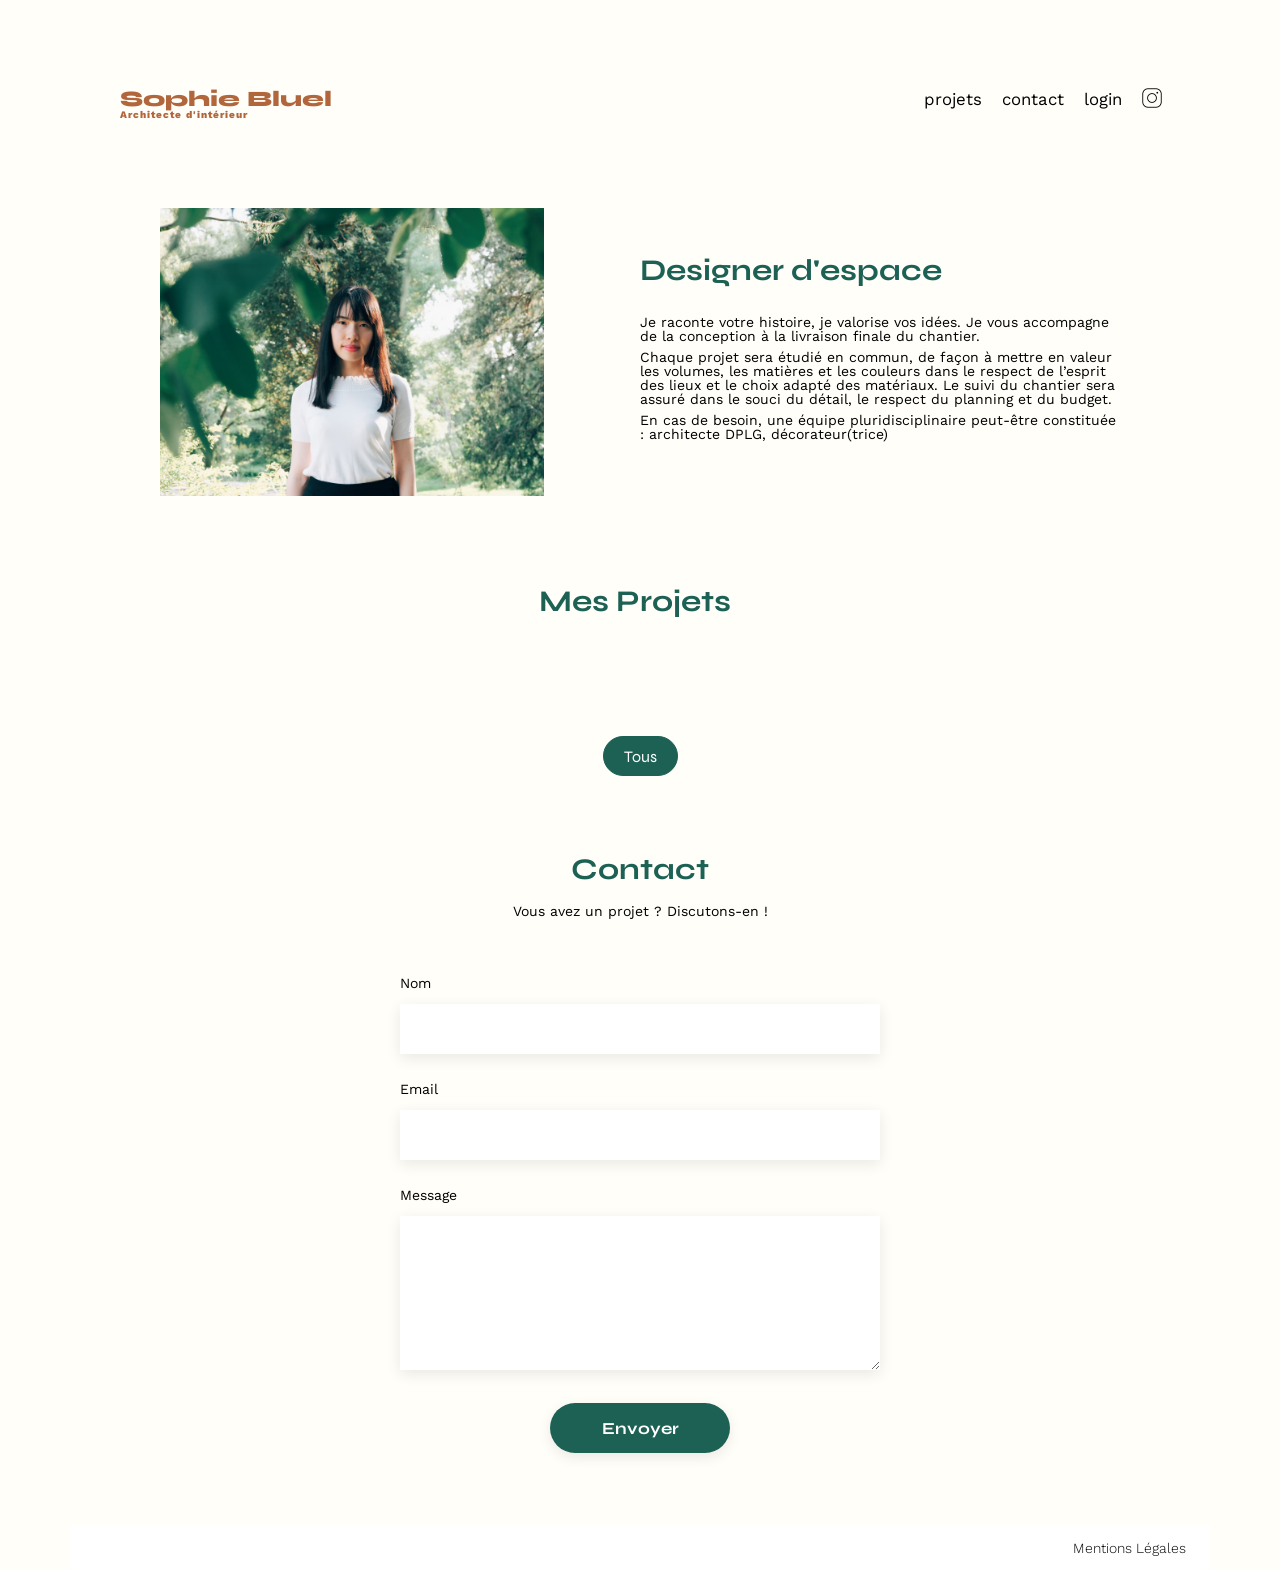
==== commit e0aa0d6a: "ajout fonction addWork + css formulaire photo" ====
--- a/FrontEnd/index.html
+++ b/FrontEnd/index.html
@@ -12,8 +12,8 @@
 	<meta name="description" content="">
 	<link rel="stylesheet" href="./assets/style.css">
 	<link rel="stylesheet" href="https://cdnjs.cloudflare.com/ajax/libs/font-awesome/6.2.1/css/all.min.css"
-        integrity="sha512-MV7K8+y+gLIBoVD59lQIYicR65iaqukzvf/nwasF0nqhPay5w/9lJmVM2hMDcnK1OnMGCdVK+iQrJ7lzPJQd1w=="
-        crossorigin="anonymous" referrerpolicy="no-referrer" />
+		integrity="sha512-MV7K8+y+gLIBoVD59lQIYicR65iaqukzvf/nwasF0nqhPay5w/9lJmVM2hMDcnK1OnMGCdVK+iQrJ7lzPJQd1w=="
+		crossorigin="anonymous" referrerpolicy="no-referrer" />
 	<script src="./src/api.js"></script>
 	<script src="./src/btn.js" defer></script>
 	<script src="./src/main.js" defer></script>
@@ -54,13 +54,15 @@
 			</article>
 		</section>
 		<section id="portfolio">
-			<h2>Mes Projets</h2>
-			<a href="modal1" class="js-modal"><i class="fa-solid fa-pen-to-square"></i>Modifier</a>
+			<div class="title-container">
+				<h2>Mes Projets</h2>
+				<a href="modal1" class="js-modal"><i class="fa-solid fa-pen-to-square"></i>Modifier</a>
+			</div>
 			<aside id="modal1" class="modal" aria-hidden="true" role="dialog" aria-labelledby="modal-title"
 				style="display:none">
 				<div class="modal-wrapper js-modal-stop">
-					<div class ="close-button-container">
-					<button class="js-modal-close"><i class="fa-solid fa-xmark"></i></button>
+					<div class="close-button-container">
+						<button class="js-modal-close"><i class="fa-solid fa-xmark"></i></button>
 					</div>
 					<div id="gallery-page">
 						<h3 id="modal-title">Galerie photo</h3>
@@ -68,26 +70,29 @@
 						<hr>
 						<button class="add-photo-button">Ajouter une photo</button>
 					</div>
-			
+
 					<div id="add-photo-page" class="hidden">
 
 						<div class="back-button-container">
 							<button class="back-to-gallery"><i class="fa-solid fa-arrow-left"></i></button>
 						</div>
-			
-						<h3>Ajouter une photo</h3>
-						<form id="add-photo-form">
-							<label for="image">Choisir une image</label>
-							<input type="file" id="image" name="image" accept="image/*" required>
-			
+
+						<h3>Ajout photo</h3>
+						<form id="add-photo-form" action="#" method="post">
+							<div class="add-photo-section">
+								<i class="fa-regular fa-image"></i>
+								<label for="image">+ Ajouter photo</label>
+								<input type="file" id="image" name="image" accept="image/png, image/jpeg" required>
+								<p>jpg, png : 4mo max</p>
+							</div>
 							<label for="title">Titre</label>
 							<input type="text" id="title" name="title" required>
-			
+
 							<label for="category">Catégorie</label>
 							<select id="category" name="category" required>
-								
+
 							</select>
-			
+							<hr>
 							<button type="submit" class="submit-btn">Valider</button>
 						</form>
 					</div>
@@ -117,7 +122,7 @@
 	<footer>
 		<nav>
 			<ul>
-				<li>Mentions Légales</li>
+				<li><a href="#">Mentions Légales</a></li>
 			</ul>
 		</nav>
 	</footer>
--- a/FrontEnd/assets/style.css
+++ b/FrontEnd/assets/style.css
@@ -115,6 +115,7 @@
 	line-height: 1;
 }
 
+
 ol,
 ul {
 	list-style: none;
@@ -144,6 +145,7 @@
 	margin: auto;
 	font-family: 'Work Sans';
 	font-size: 14px;
+	background-color: #FFFEF8;
 }
 
 .edit_mode {
@@ -160,10 +162,15 @@
 	visibility: hidden;
 }
 
+main {
+	padding: 38px 90px;
+}
+
 header {
 	display: flex;
 	justify-content: space-between;
-	margin: 50px 0
+	margin-top: 50px;
+	padding: 38px 38px 0px 50px;
 }
 
 section {
@@ -256,7 +263,6 @@
 
 #introduction img {
 	display: block;
-	margin: auto;
 	width: 80%;
 }
 
@@ -337,6 +343,8 @@
 	width: 180px;
 	text-align: center;
 	border-radius: 60px;
+	height: 42px;
+	border: none;
 }
 
 #login>* {
@@ -392,10 +400,24 @@
 	animation: fadeIn .3s both;
 }
 
+.title-container {
+	display: flex;
+	justify-content: center;
+	align-items: center;
+	margin: 90px;
+}
+
+.title-container h2 {
+	margin: 0;
+	padding-right: 10px;
+}
+
 .js-modal {
 	display: none;
 	text-decoration: none;
 	color: black;
+	justify-content: center;
+	margin: 0px 5px 25px 0px;
 }
 
 .modal-wrapper {
@@ -415,31 +437,32 @@
 	grid-template-columns: 76px 76px 76px 76px 76px;
 	grid-column-gap: 5px;
 	grid-row-gap: 15px;
-	margin: 0px 50px;
+	margin: 0px 85px;
 }
 
 
 .modal-figure {
-    position: relative;
-    display: inline-block;
-    margin: 10px;
+	position: relative;
+	display: inline-block;
+	margin: 10px;
 }
 
 .modal-img {
-    width: 76px;
-    height: auto;
-    display: block;
-}
+	width: 76px;
+	height: auto;
+	display: block;
+}
+
 .delete-icon {
-    position: absolute;
-    top: 5px;
-    right: -12px;
-    color: white;
-    font-size: 10px;
-    cursor: pointer;
-    background-color: black;
-    padding: 5px;
-    box-shadow: 0 2px 4px rgba(0, 0, 0, 0.2);
+	position: absolute;
+	top: 5px;
+	right: -12px;
+	color: white;
+	font-size: 10px;
+	cursor: pointer;
+	background-color: black;
+	padding: 5px;
+	box-shadow: 0 2px 4px rgba(0, 0, 0, 0.2);
 }
 
 .close-button-container {
@@ -475,30 +498,34 @@
 	position: relative;
 	right: -185px;
 	border-radius: 60px;
+	height: 43px;
+	border: none;
 }
 
 .hidden {
-    display: none;
+	display: none;
 }
 
 .back-button-container {
-    text-align: left; 
-    margin-top: 10px;
+	text-align: left;
+	margin-top: 10px;
+	position: fixed;
+    top: 184px;
 }
 
 .back-to-gallery {
-    background-color: transparent;
-    border: none;
-    color: #333;
-    font-size: 16px;
-    cursor: pointer;
-    padding: 5px 10px;
-    display: inline-flex;
-    align-items: center;
+	background-color: transparent;
+	border: none;
+	color: #333;
+	font-size: 16px;
+	cursor: pointer;
+	padding: 5px 10px;
+	display: inline-flex;
+	align-items: center;
 }
 
 .back-to-gallery i {
-    margin-right: 5px
+	margin-right: 5px
 }
 
 #add-photo-form {
@@ -508,11 +535,127 @@
 	flex-direction: column;
 }
 
-#add-photo-form 
+
+#add-photo-form {
+	width: 70%;
+	margin: auto;
+}
+
+#add-photo-form h2 {
+	margin-bottom: 20px;
+}
+
+#add-photo-form form {
+	text-align: left;
+	margin-top: 30px;
+	display: flex;
+	flex-direction: column;
+}
+
+#add-photo-form input {
+	height: 50px;
+	font-size: 1.2em;
+	border: none;
+	box-shadow: 0px 4px 14px rgba(0, 0, 0, 0.09);
+}
+
+#add-photo-form label {
+	margin: 2em 0 1em 0;
+}
+
+#add-photo-form select {
+	height: 50px;
+	font-size: 1.2em;
+	border: none;
+	box-shadow: 0px 4px 14px rgba(0, 0, 0, 0.09);
+}
+
+#add-photo-form button {
+	font-family: 'Syne';
+	font-weight: 700;
+	color: white;
+	background-color: #1D6154;
+	margin: 2em auto;
+	width: 180px;
+	text-align: center;
+	border-radius: 60px;
+	height: 42px;
+	border: none;
+}
+
+#add-photo-form hr {
+	margin: 40px 0px;
+}
+
+#add-photo-form #image {
+	box-shadow: none;
+	opacity: 0;
+	position: absolute;
+	z-index: -1;
+}
+
+#add-photo-form p {
+	color: #B9C5CC;
+}
+
+#add-photo-form input[type=file]::file-selector-button {
+	margin-right: 8px;
+	border: none;
+	background: #B9C5CC;
+	padding: 8px 12px;
+	color: #306685;
+	cursor: pointer;
+	border-radius: 20px;
+}
+
+#add-photo-form input[type=file]::file-selector-button:hover {
+	background: #a6b1b8;
+}
+
+#add-photo-form #file-upload-button {
+	border-radius: 24px;
+}
+
+#add-photo-form .fa-regular {
+	font-size: 76px;
+	color: #B9C5CC;
+}
+
+.add-photo-section {
+	background-color: #E8F1F6;
+	height: 162px;
+	display: flex;
+	align-items: center;
+	flex-direction: column;
+	justify-content: center;
+}
+
+.add-photo-section label {
+	background-color: #B9C5CC;
+	border-radius: 20px;
+    padding: 10px;
+	color: #306685;
+	font-size: 14px;
+}
+
+.position-photo {
+	display: flex;
+	align-items: center;
+}
+
 footer nav ul {
 	display: flex;
 	justify-content: flex-end;
-	margin: 2em
+	padding: 14px;
+	background-color: white;
+}
+
+footer a {
+
+	font-family: Work Sans;
+	font-size: 14px;
+	font-weight: 300;
+
 }
 
 @keyframes fadeIn {
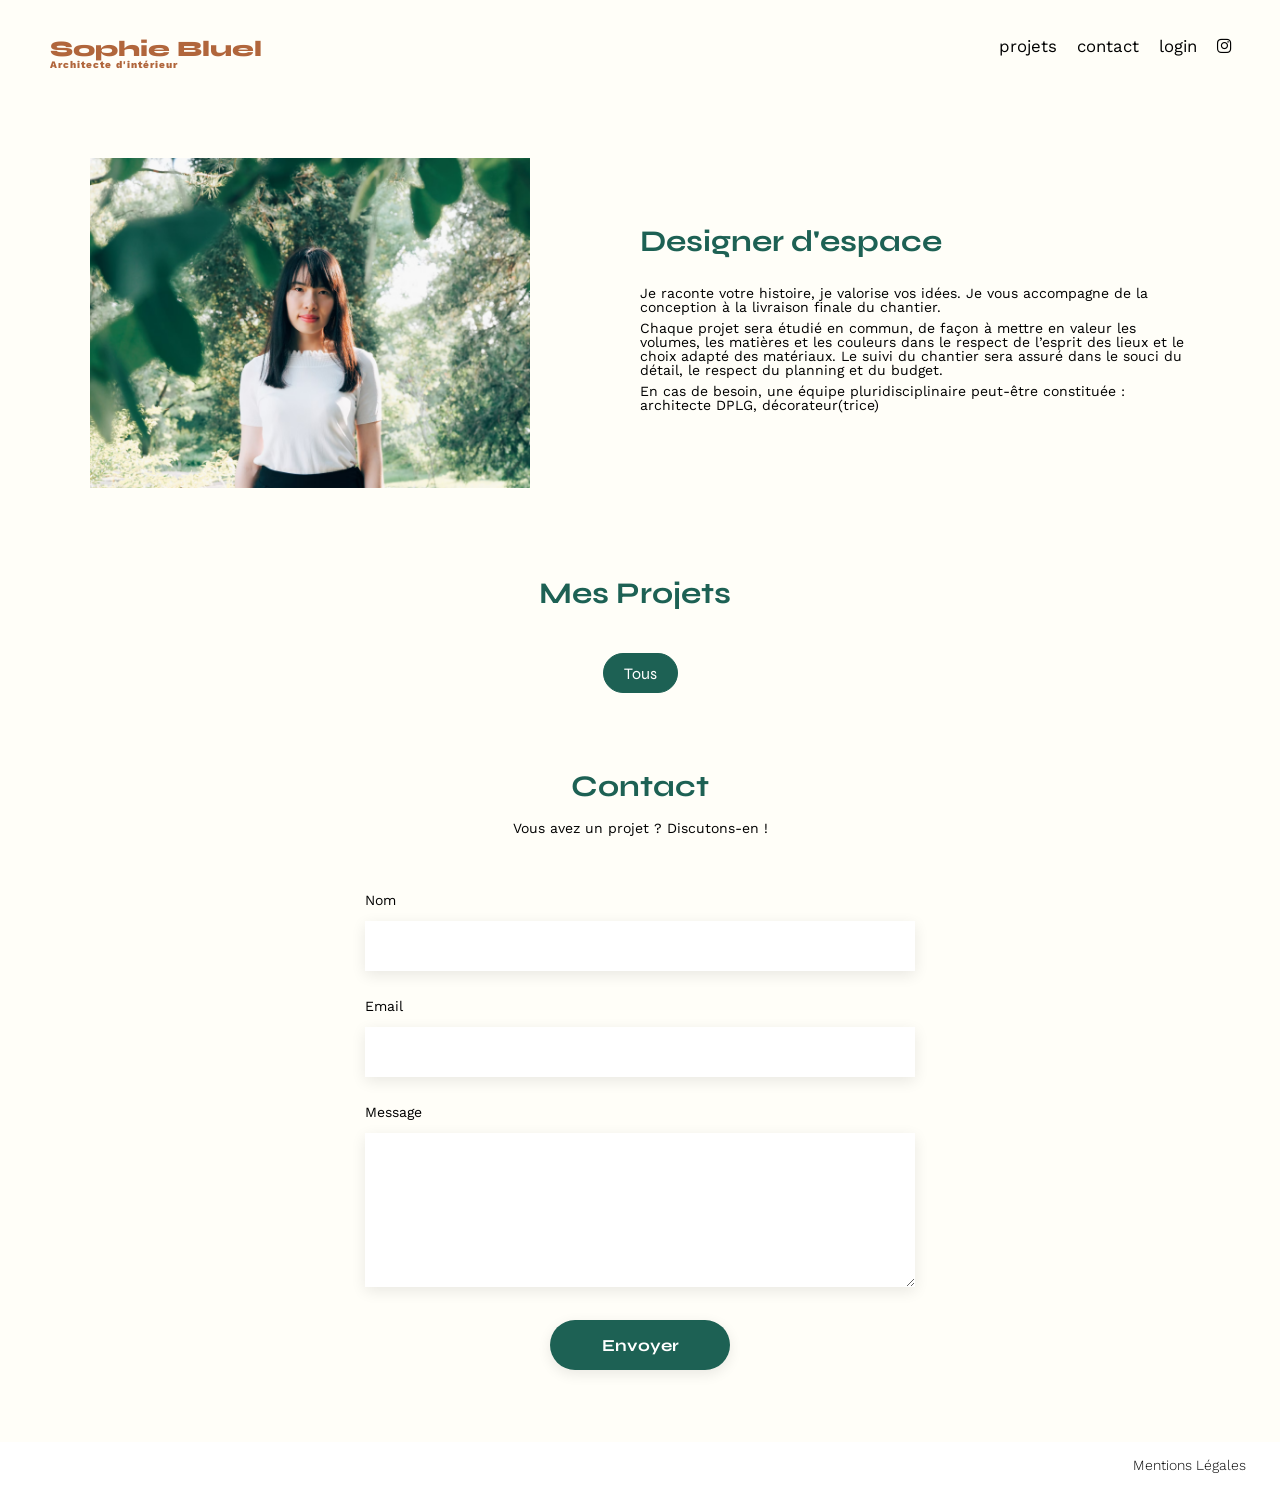
==== commit e36b8a7f: "ajout d'un event listener "change" sur le formulaire + corrections et ajustement du style" ====
--- a/FrontEnd/index.html
+++ b/FrontEnd/index.html
@@ -33,7 +33,7 @@
 				<li><a href="#portfolio">projets</a></li>
 				<li><a href="#contact">contact</a></li>
 				<li><a href="login-page.html">login</a></li>
-				<li><img src="./assets/icons/instagram.png" alt="Instagram"></li>
+				<li><a href="https://instagram.com"><i class="fa-brands fa-instagram"></i></a></li>
 			</ul>
 		</nav>
 	</header>
@@ -80,7 +80,7 @@
 						<h3>Ajout photo</h3>
 						<form id="add-photo-form" action="#" method="post">
 							<div class="add-photo-section">
-								<i class="fa-regular fa-image"></i>
+								<img src="assets/images/img.svg" alt="icon image">
 								<label for="image">+ Ajouter photo</label>
 								<input type="file" id="image" name="image" accept="image/png, image/jpeg" required>
 								<p>jpg, png : 4mo max</p>
@@ -90,7 +90,7 @@
 
 							<label for="category">Catégorie</label>
 							<select id="category" name="category" required>
-
+								<option value="" disabled selected hidden>Choisissez une catégorie</option>
 							</select>
 							<hr>
 							<button type="submit" class="submit-btn">Valider</button>
--- a/FrontEnd/assets/style.css
+++ b/FrontEnd/assets/style.css
@@ -141,7 +141,7 @@
 
 /** end reset css**/
 body {
-	max-width: 1140px;
+	max-width: 1440px;
 	margin: auto;
 	font-family: 'Work Sans';
 	font-size: 14px;
@@ -169,7 +169,7 @@
 header {
 	display: flex;
 	justify-content: space-between;
-	margin-top: 50px;
+	/* margin-top: 50px; */
 	padding: 38px 38px 0px 50px;
 }
 
@@ -216,10 +216,6 @@
 	text-decoration: none;
 }
 
-nav img {
-	height: 20px;
-}
-
 nav a:hover {
 	color: #B1663C;
 }
@@ -243,7 +239,7 @@
 .filters button {
 	height: 27px;
 	padding: 10px 20px 28px 20px;
-	background-color: white;
+	background-color: #FFFEF8;
 	border-radius: 60px;
 	border: 1px solid #1D6154;
 	font-size: 16px;
@@ -380,6 +376,12 @@
 	box-shadow: 0px 4px 14px rgba(0, 0, 0, 0.09);
 }
 
+#login a {
+	color: black;
+	display: flex;
+	justify-content: center;
+}
+
 .error-message {
 	border: solid 1px #af062b;
 	background-color: rgb(200, 100, 100);
@@ -404,7 +406,8 @@
 	display: flex;
 	justify-content: center;
 	align-items: center;
-	margin: 90px;
+	margin-top: 90px;
+    margin-bottom: 15px;
 }
 
 .title-container h2 {
@@ -428,7 +431,7 @@
 	padding: 20px;
 	max-width: calc(100vw - 20px);
 	max-height: calc(100vw - 20px);
-	overflow: auto;
+	overflow: hidden;
 }
 
 .gallery-modal {
@@ -483,7 +486,8 @@
 }
 
 hr {
-	margin: 20px;
+	width: 68%;
+	margin-top: 15px;
 }
 
 .add-photo-button {
@@ -497,6 +501,7 @@
 	text-align: center;
 	position: relative;
 	right: -185px;
+	bottom: -35px;
 	border-radius: 60px;
 	height: 43px;
 	border: none;
@@ -507,10 +512,8 @@
 }
 
 .back-button-container {
-	text-align: left;
-	margin-top: 10px;
-	position: fixed;
-    top: 184px;
+	position: absolute;
+    top: 52px;
 }
 
 .back-to-gallery {
@@ -535,7 +538,6 @@
 	flex-direction: column;
 }
 
-
 #add-photo-form {
 	width: 70%;
 	margin: auto;
@@ -575,7 +577,7 @@
 	font-weight: 700;
 	color: white;
 	background-color: #1D6154;
-	margin: 2em auto;
+	margin: 10px auto;
 	width: 180px;
 	text-align: center;
 	border-radius: 60px;
@@ -585,17 +587,21 @@
 
 #add-photo-form hr {
 	margin: 40px 0px;
+	width: 100%;
 }
 
 #add-photo-form #image {
 	box-shadow: none;
 	opacity: 0;
 	position: absolute;
+	top: 73px;
 	z-index: -1;
 }
 
 #add-photo-form p {
 	color: #B9C5CC;
+	position: relative;
+	top: 18px;
 }
 
 #add-photo-form input[type=file]::file-selector-button {
@@ -616,6 +622,7 @@
 	border-radius: 24px;
 }
 
+
 #add-photo-form .fa-regular {
 	font-size: 76px;
 	color: #B9C5CC;
@@ -628,34 +635,49 @@
 	align-items: center;
 	flex-direction: column;
 	justify-content: center;
+	position: relative;
+	overflow: hidden;
 }
 
 .add-photo-section label {
 	background-color: #B9C5CC;
 	border-radius: 20px;
-    padding: 10px;
+	padding: 10px;
 	color: #306685;
 	font-size: 14px;
+	position: relative;
+	top: 18px;
+}
+
+.add-photo-section img {
+	max-width: 100%;
+	max-height: 100%;
+	object-fit: contain;
+	position: absolute;
+	top: 0;
 }
 
 .position-photo {
 	display: flex;
 	align-items: center;
+}
+
+footer {
+	background-color: white;
+	width: 100%;
 }
 
 footer nav ul {
 	display: flex;
 	justify-content: flex-end;
 	padding: 14px;
-	background-color: white;
+	margin-right: 10px;
 }
 
 footer a {
-
 	font-family: Work Sans;
 	font-size: 14px;
 	font-weight: 300;
-
 }
 
 @keyframes fadeIn {
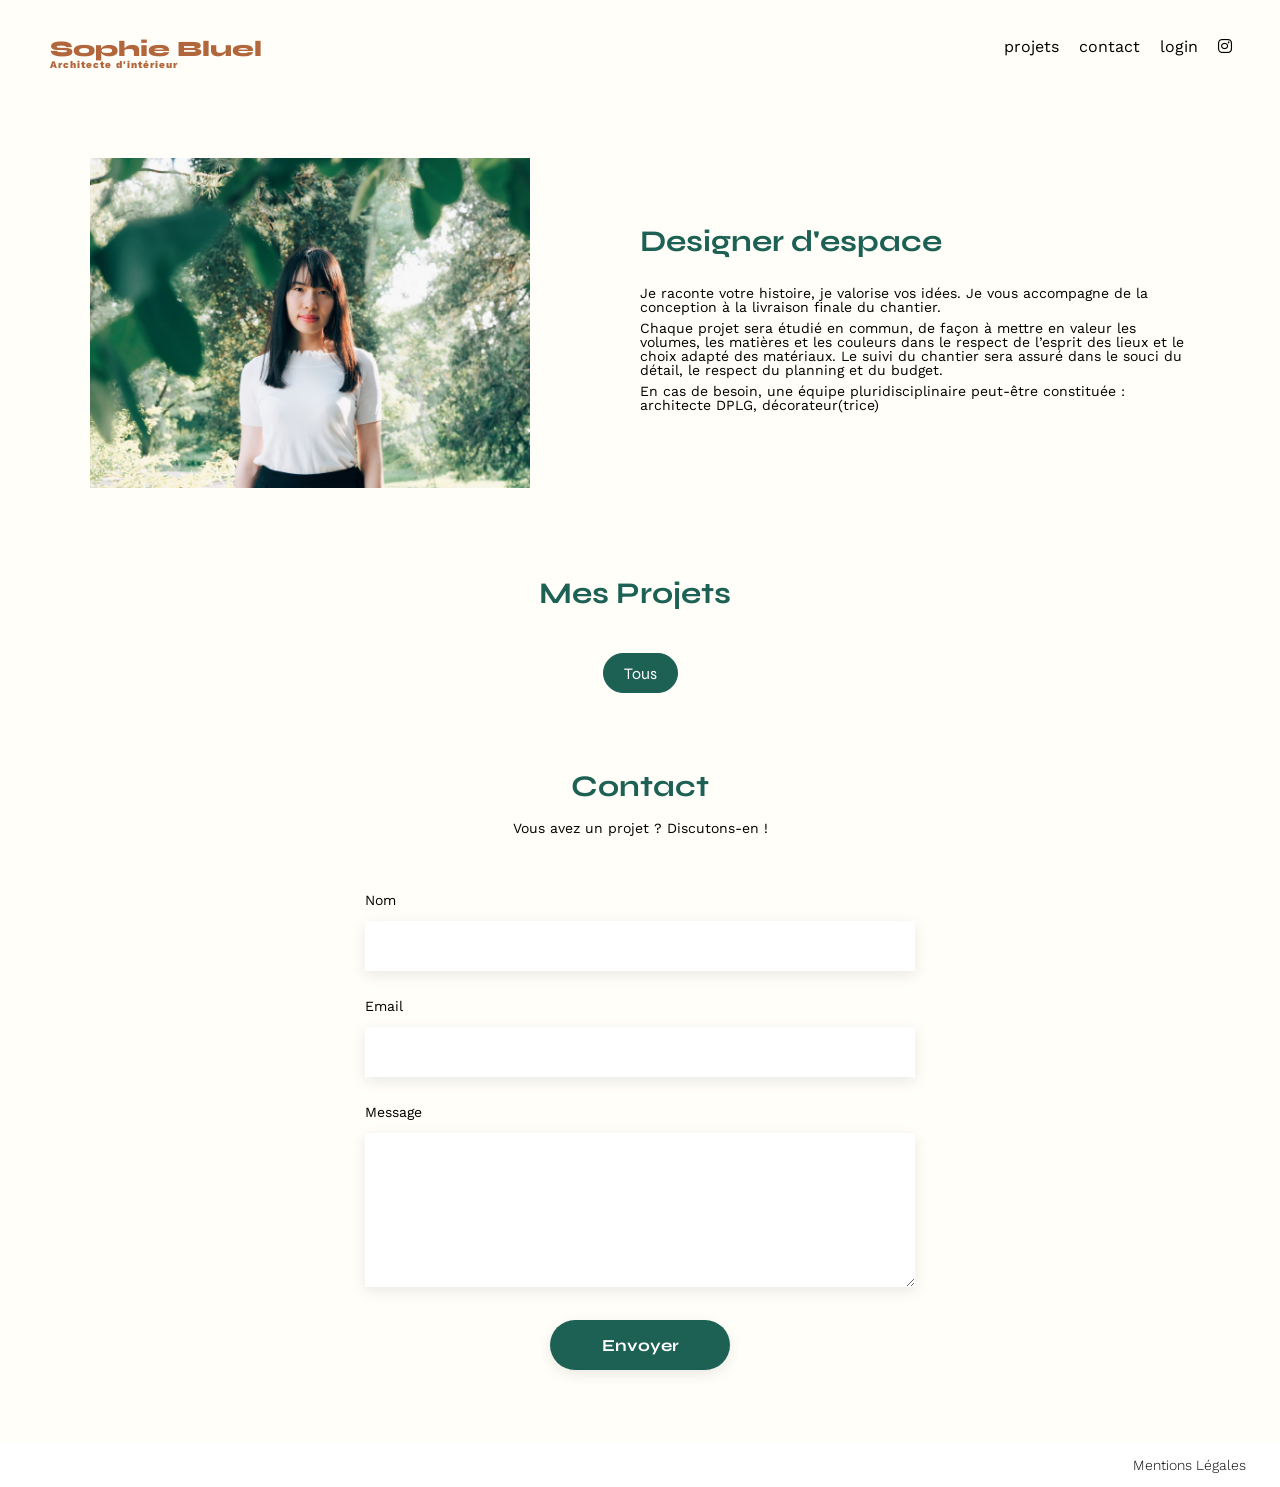
==== commit fd766e71: "corrections css + modale" ====
--- a/FrontEnd/index.html
+++ b/FrontEnd/index.html
@@ -17,7 +17,6 @@
 	<script src="./src/api.js"></script>
 	<script src="./src/btn.js" defer></script>
 	<script src="./src/main.js" defer></script>
-	<script src="./src/login.js" defer></script>
 	<script src="./src/modal.js" defer></script>
 
 </head>
@@ -58,7 +57,7 @@
 				<h2>Mes Projets</h2>
 				<a href="modal1" class="js-modal"><i class="fa-solid fa-pen-to-square"></i>Modifier</a>
 			</div>
-			<aside id="modal1" class="modal" aria-hidden="true" role="dialog" aria-labelledby="modal-title"
+			<div id="modal1" class="modal" aria-hidden="true" role="dialog" aria-labelledby="modal-title"
 				style="display:none">
 				<div class="modal-wrapper js-modal-stop">
 					<div class="close-button-container">
@@ -93,11 +92,11 @@
 								<option value="" disabled selected hidden>Choisissez une catégorie</option>
 							</select>
 							<hr>
-							<button type="submit" class="submit-btn">Valider</button>
+							<button type="submit" class="submit-btn" disabled>Valider</button>
 						</form>
 					</div>
 				</div>
-			</aside>
+			</div>
 			<div class="filters">
 				<button class="selected" data-category-id="all">Tous</button>
 			</div>
--- a/FrontEnd/assets/style.css
+++ b/FrontEnd/assets/style.css
@@ -169,7 +169,6 @@
 header {
 	display: flex;
 	justify-content: space-between;
-	/* margin-top: 50px; */
 	padding: 38px 38px 0px 50px;
 }
 
@@ -214,6 +213,7 @@
 nav a {
 	color: black;
 	text-decoration: none;
+	font-size: 16px;
 }
 
 nav a:hover {
@@ -246,6 +246,7 @@
 	font-family: 'Syne';
 	color: #1D6154;
 	display: flex;
+	cursor: pointer;
 }
 
 .filters button.selected {
@@ -341,6 +342,7 @@
 	border-radius: 60px;
 	height: 42px;
 	border: none;
+	cursor: pointer;
 }
 
 #login>* {
@@ -407,7 +409,7 @@
 	justify-content: center;
 	align-items: center;
 	margin-top: 90px;
-    margin-bottom: 15px;
+	margin-bottom: 15px;
 }
 
 .title-container h2 {
@@ -435,7 +437,6 @@
 }
 
 .gallery-modal {
-	width: 100%;
 	display: grid;
 	grid-template-columns: 76px 76px 76px 76px 76px;
 	grid-column-gap: 5px;
@@ -443,7 +444,6 @@
 	margin: 0px 85px;
 }
 
-
 .modal-figure {
 	position: relative;
 	display: inline-block;
@@ -454,6 +454,10 @@
 	width: 76px;
 	height: auto;
 	display: block;
+}
+
+#modal-title {
+	margin-top: 29px;
 }
 
 .delete-icon {
@@ -477,16 +481,17 @@
 	background-color: white;
 	border: none;
 	font-size: 20px;
+	cursor: pointer;
 }
 
 h3 {
 	text-align: center;
 	font-size: 26px;
-	margin: 30px;
+	margin-bottom: 30px;
 }
 
 hr {
-	width: 68%;
+	width: 70%;
 	margin-top: 15px;
 }
 
@@ -505,6 +510,7 @@
 	border-radius: 60px;
 	height: 43px;
 	border: none;
+	cursor: pointer;
 }
 
 .hidden {
@@ -512,8 +518,9 @@
 }
 
 .back-button-container {
-	position: absolute;
-    top: 52px;
+	position: relative;
+	top: -25px;
+	width: 40px;
 }
 
 .back-to-gallery {
@@ -536,9 +543,6 @@
 	margin-top: 30px;
 	display: flex;
 	flex-direction: column;
-}
-
-#add-photo-form {
 	width: 70%;
 	margin: auto;
 }
@@ -563,6 +567,7 @@
 
 #add-photo-form label {
 	margin: 2em 0 1em 0;
+	cursor: pointer;
 }
 
 #add-photo-form select {
@@ -576,13 +581,14 @@
 	font-family: 'Syne';
 	font-weight: 700;
 	color: white;
-	background-color: #1D6154;
+	background-color: grey;
 	margin: 10px auto;
 	width: 180px;
 	text-align: center;
 	border-radius: 60px;
 	height: 42px;
 	border: none;
+	cursor: pointer;
 }
 
 #add-photo-form hr {
@@ -655,6 +661,7 @@
 	object-fit: contain;
 	position: absolute;
 	top: 0;
+	margin-top: 11px;
 }
 
 .position-photo {
